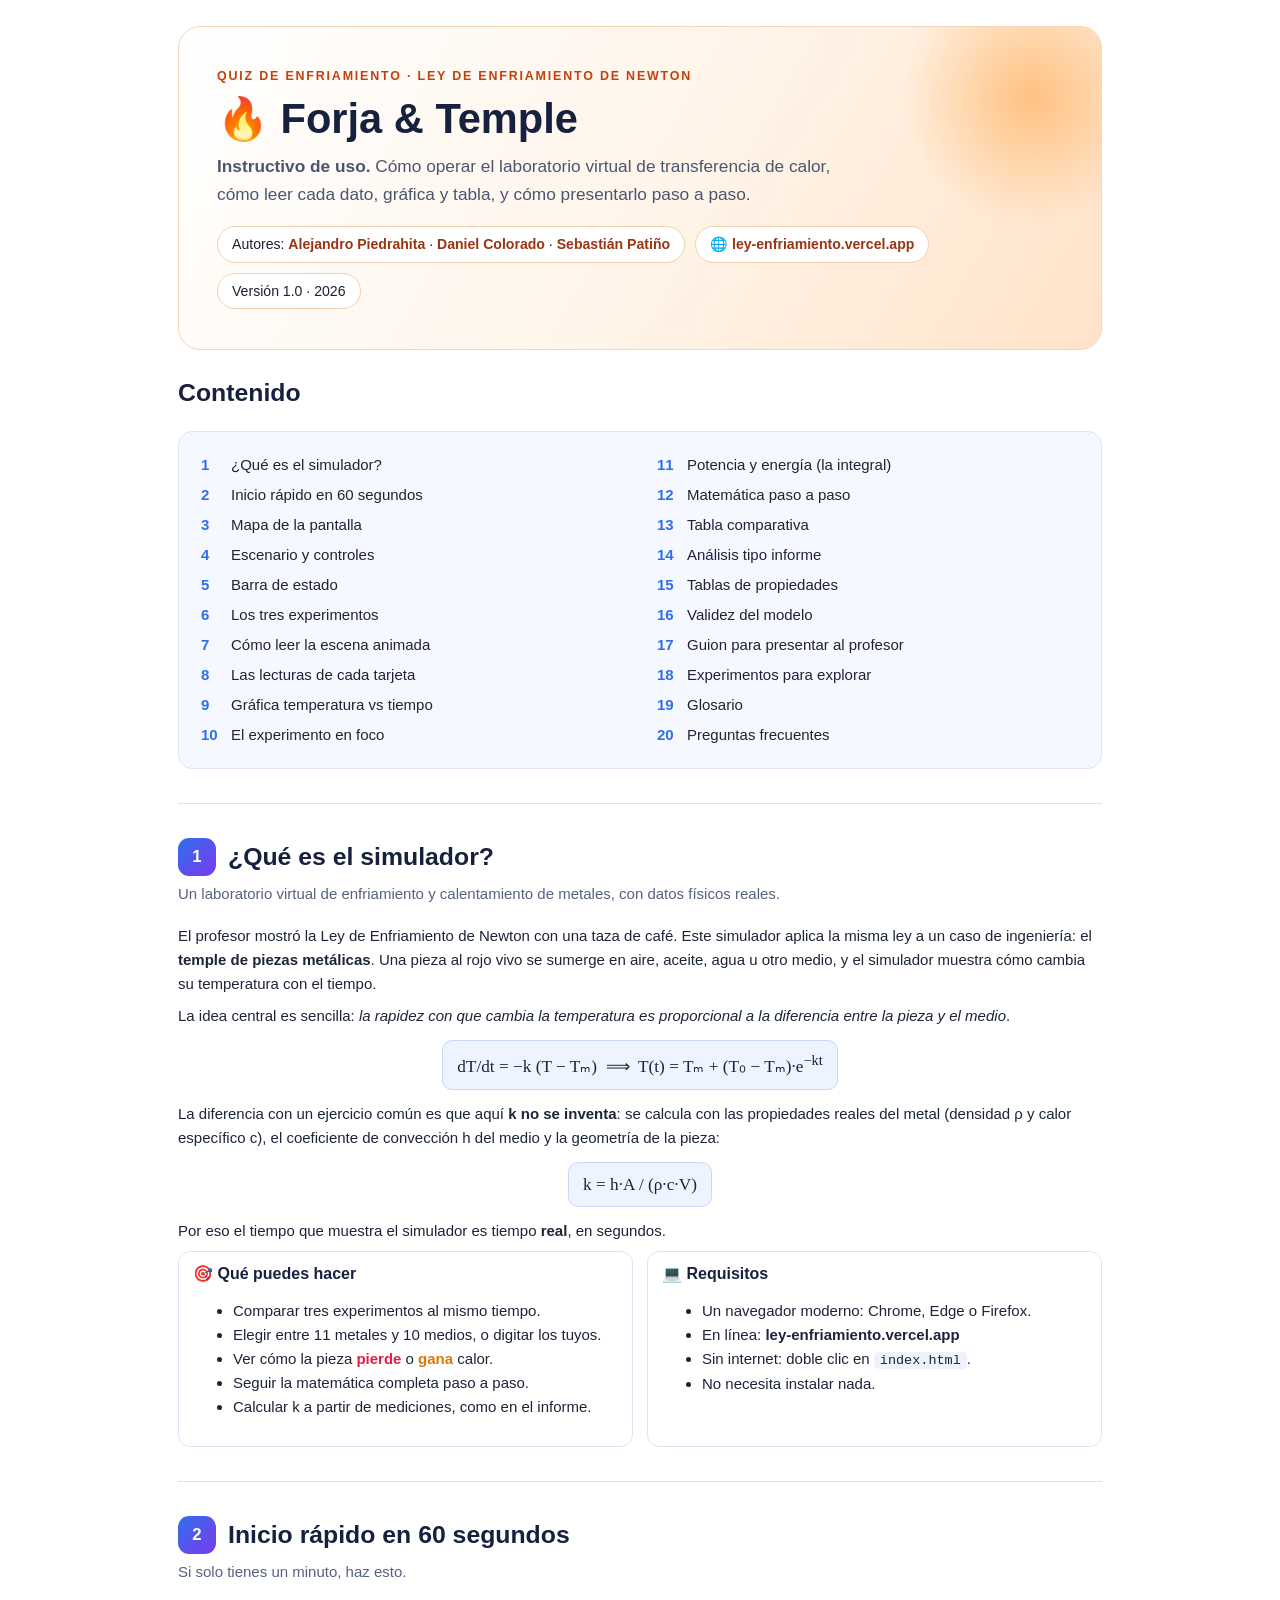
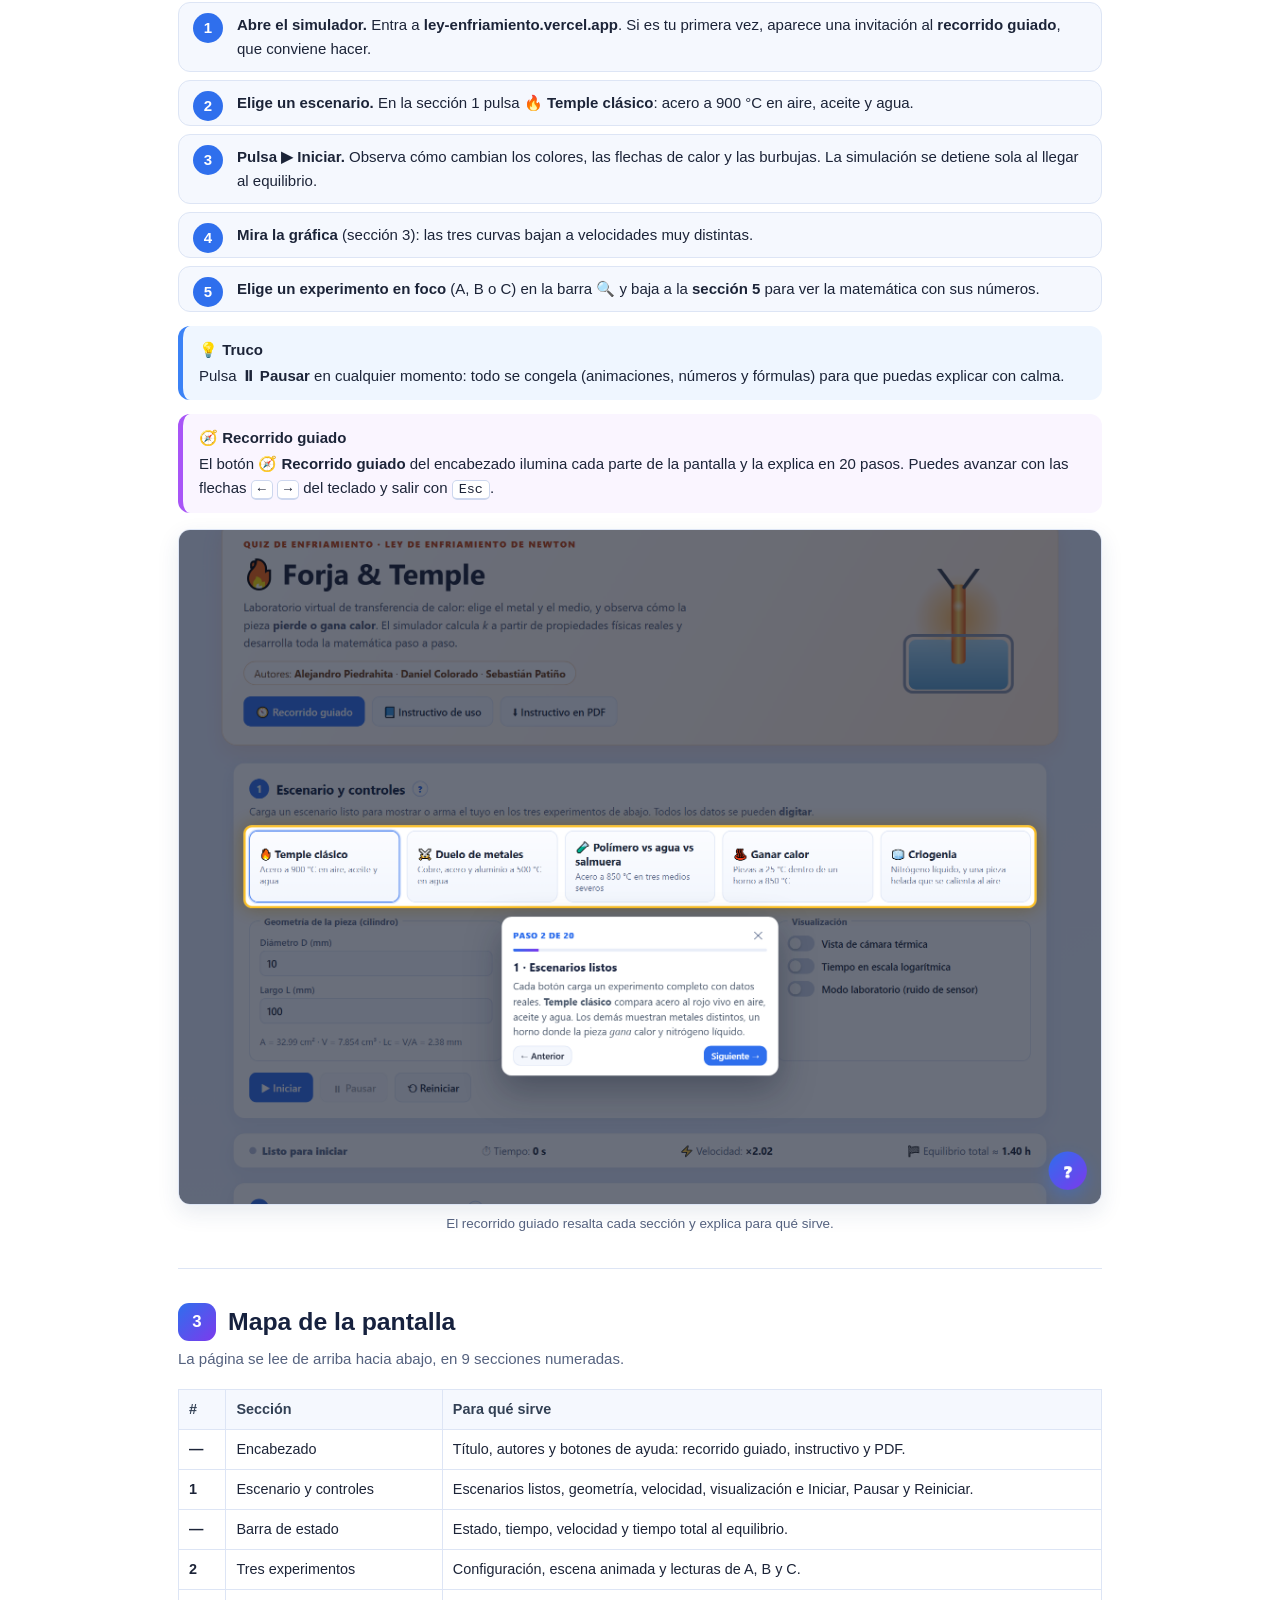
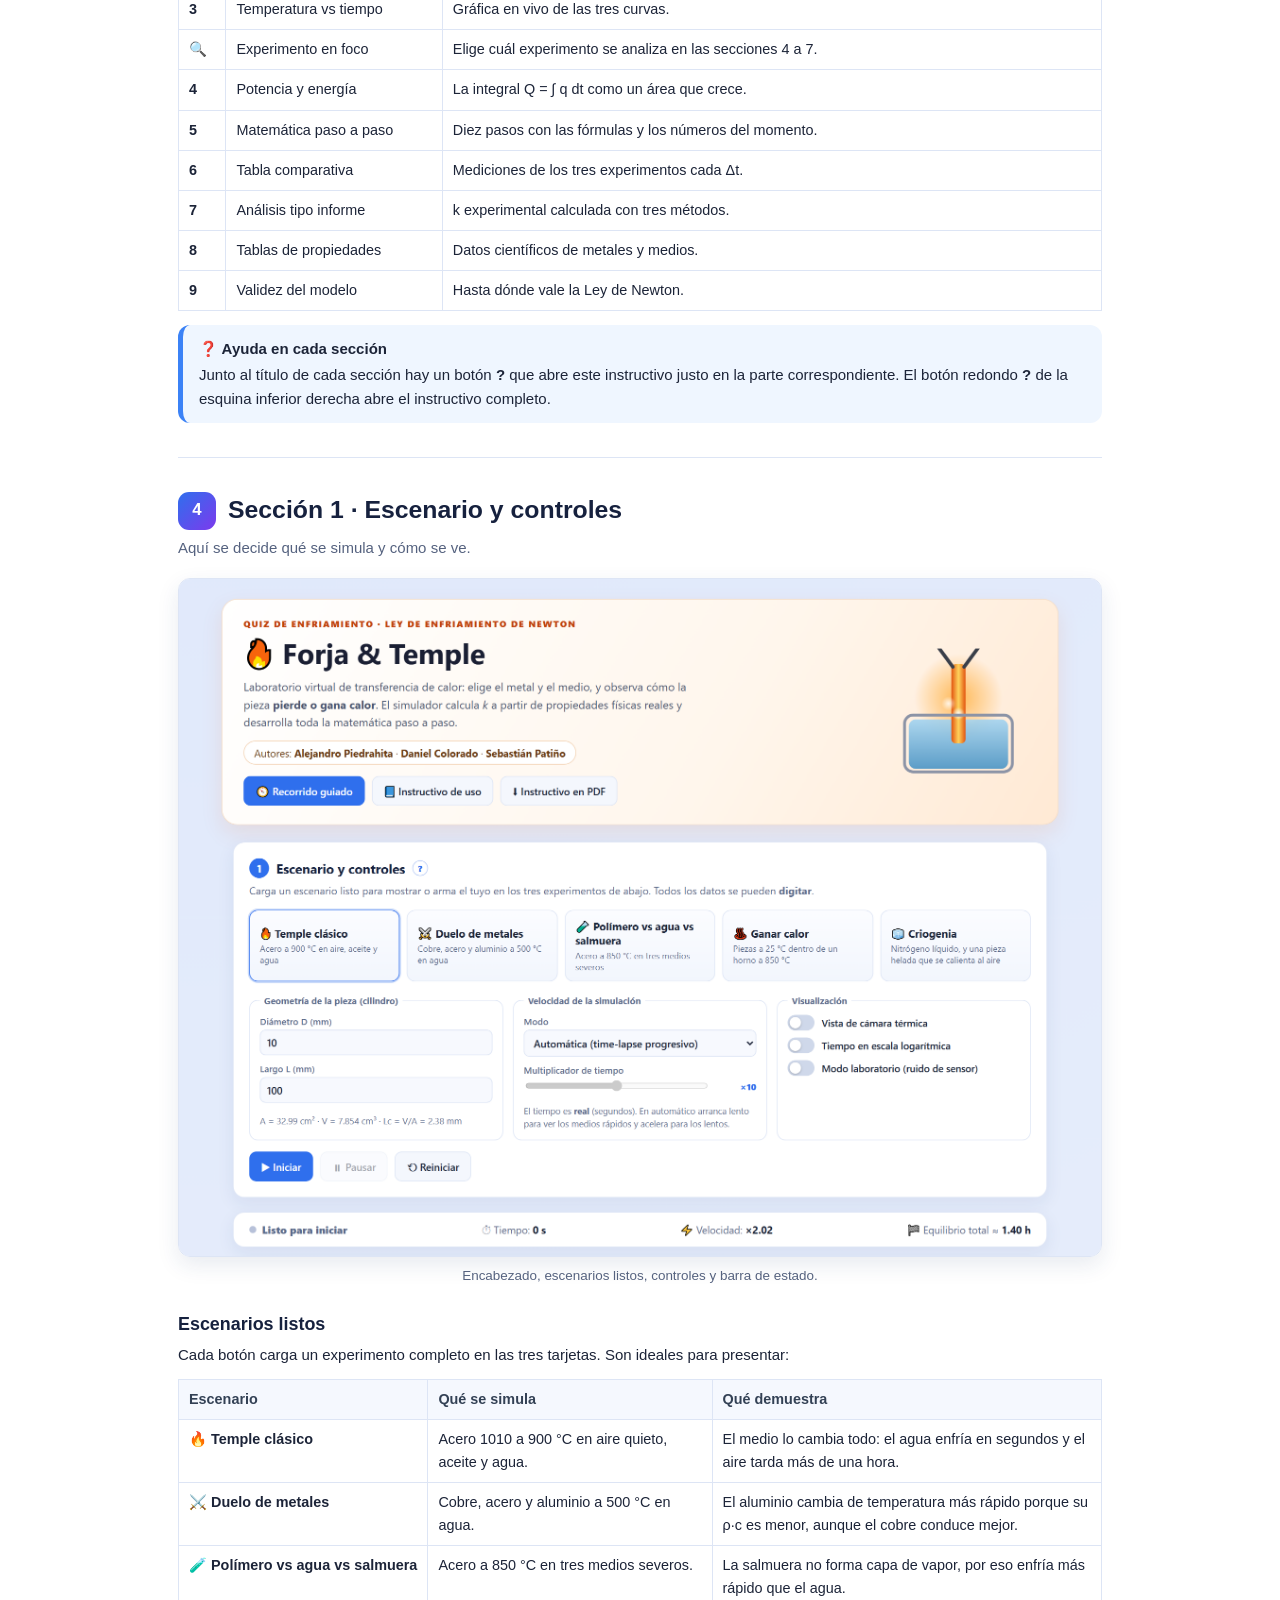
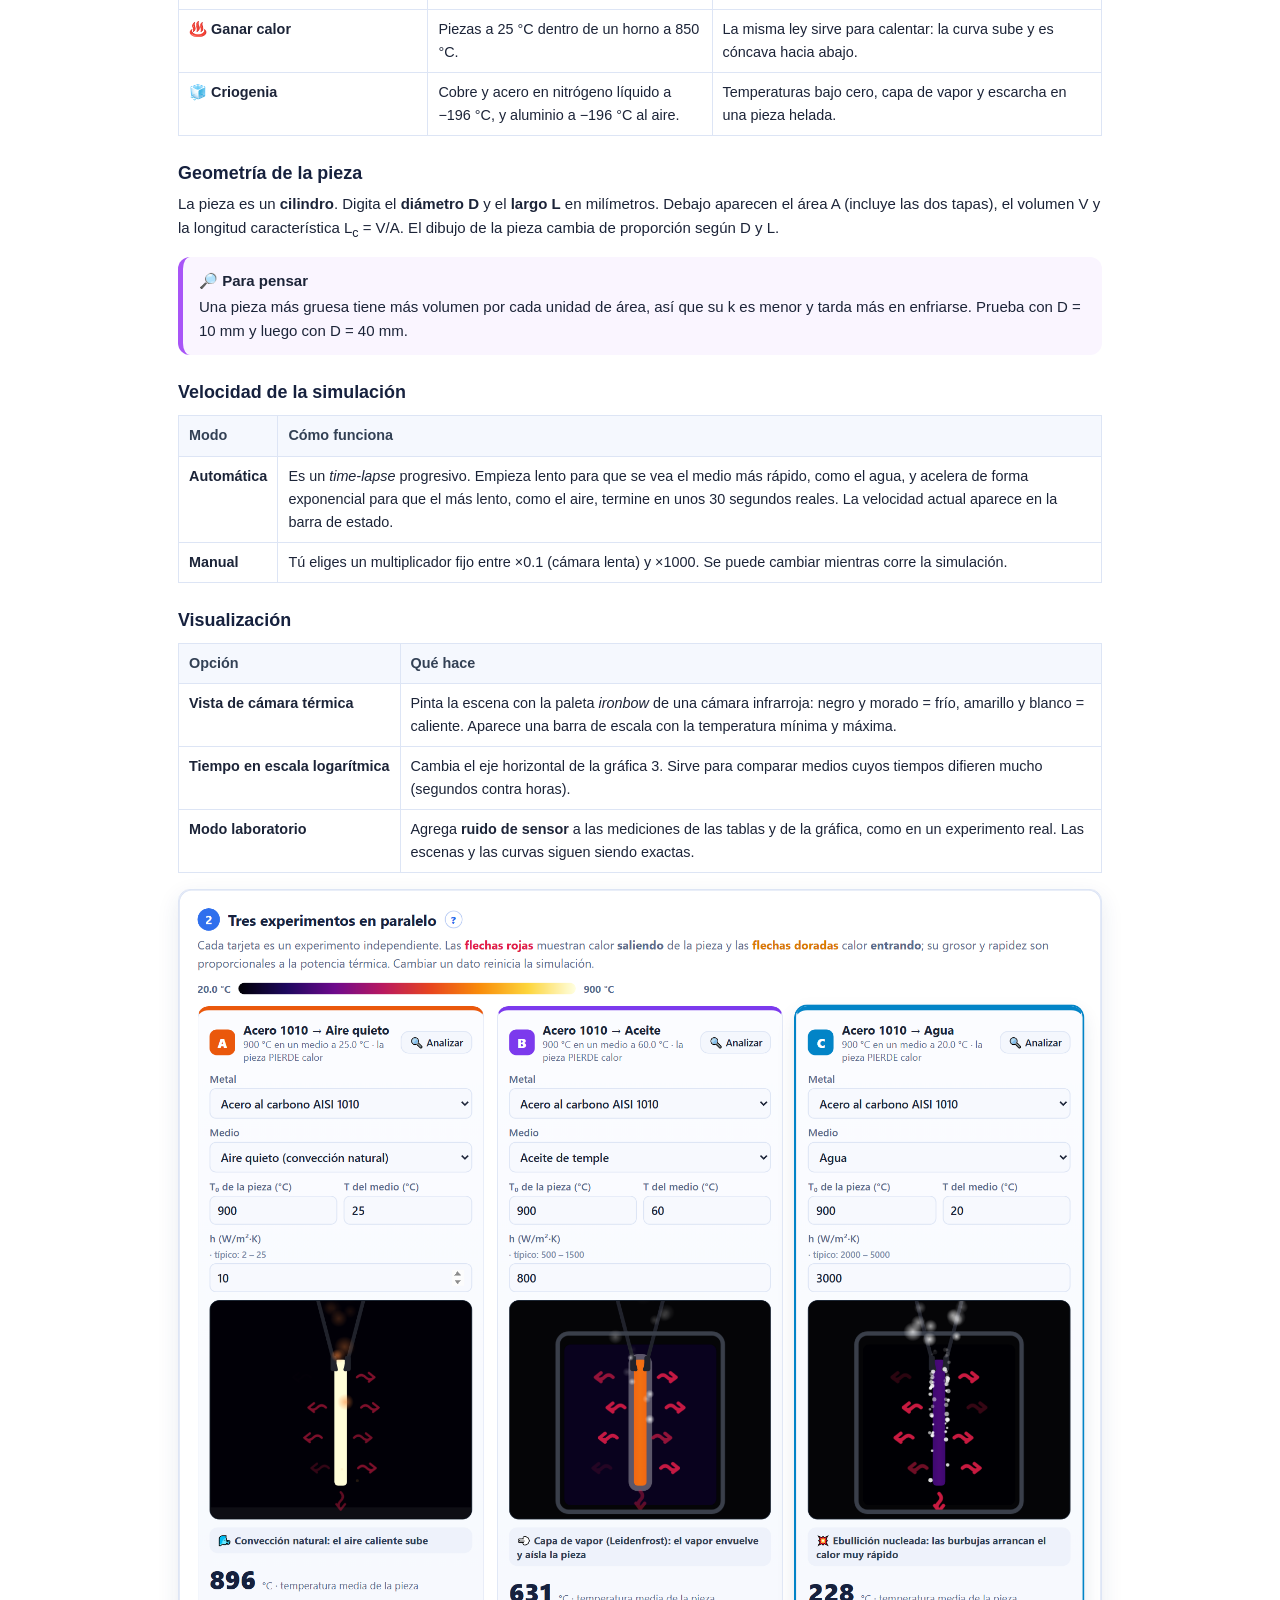
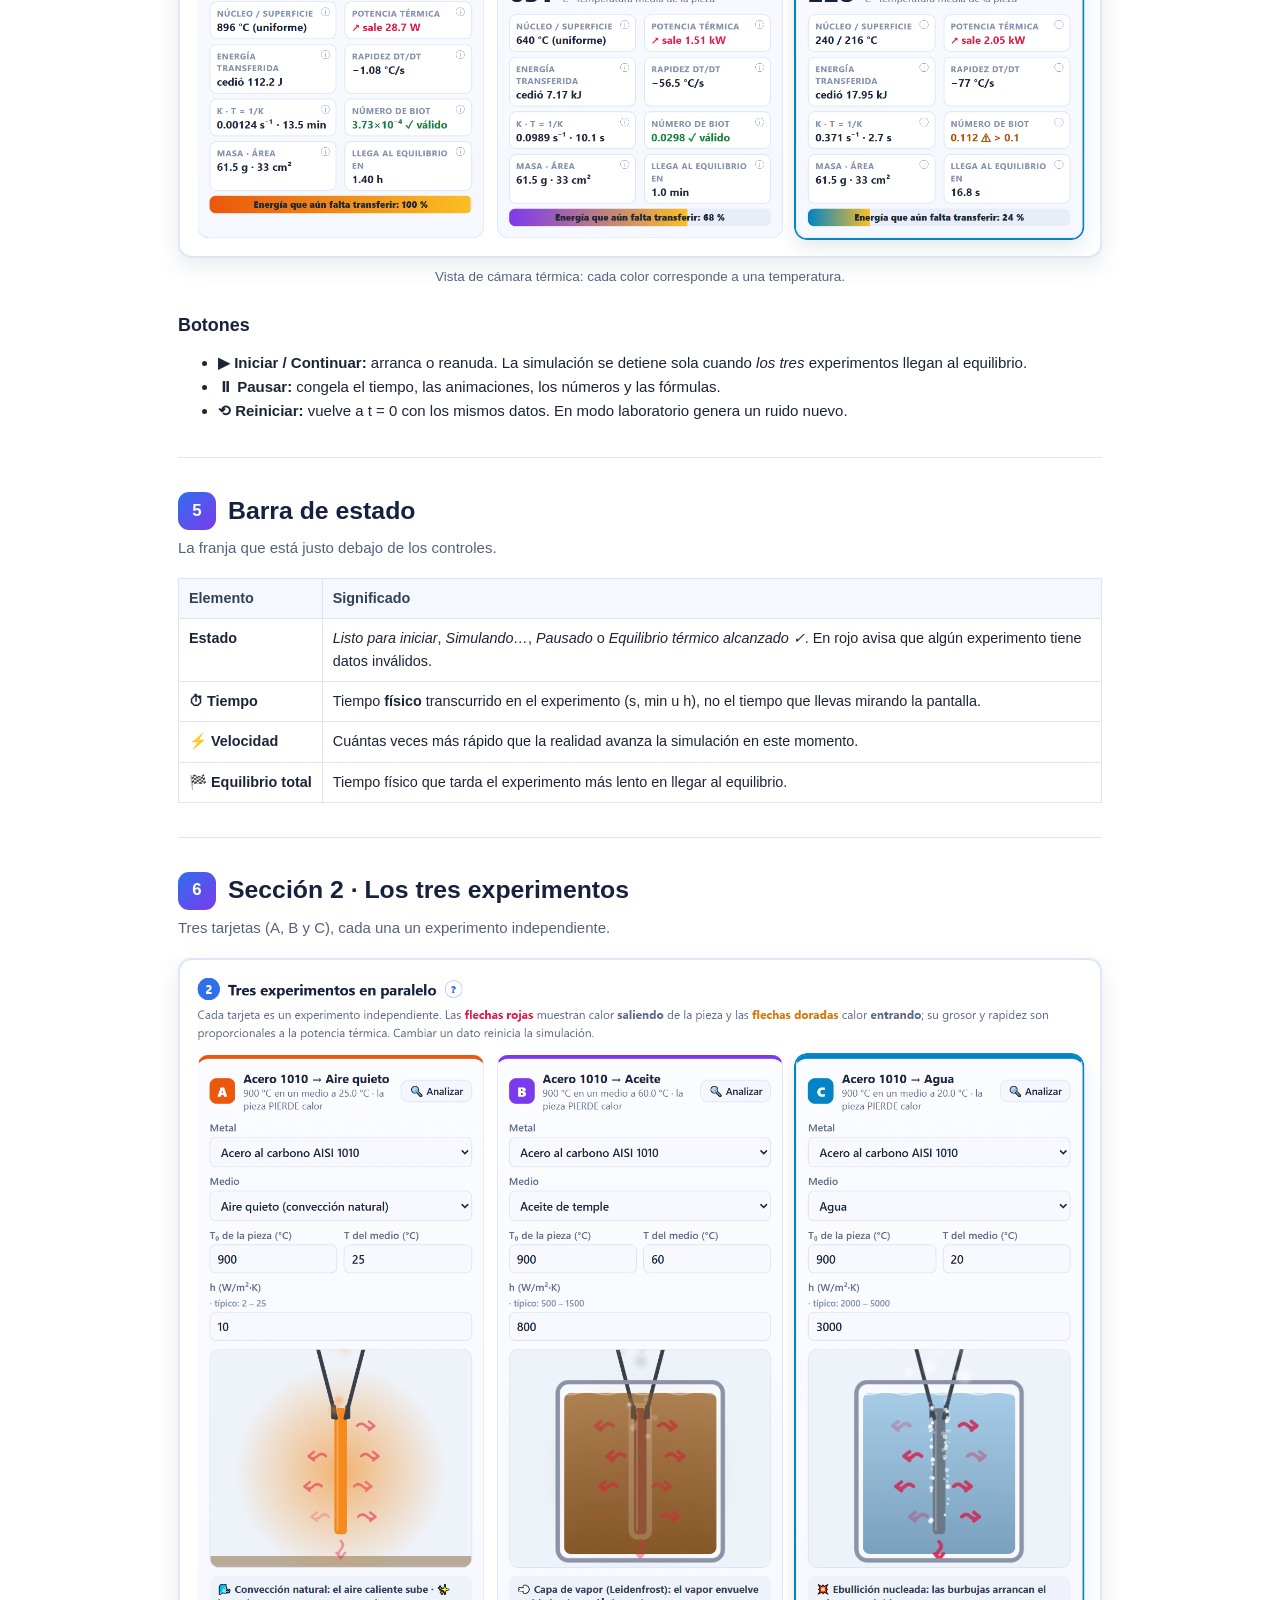
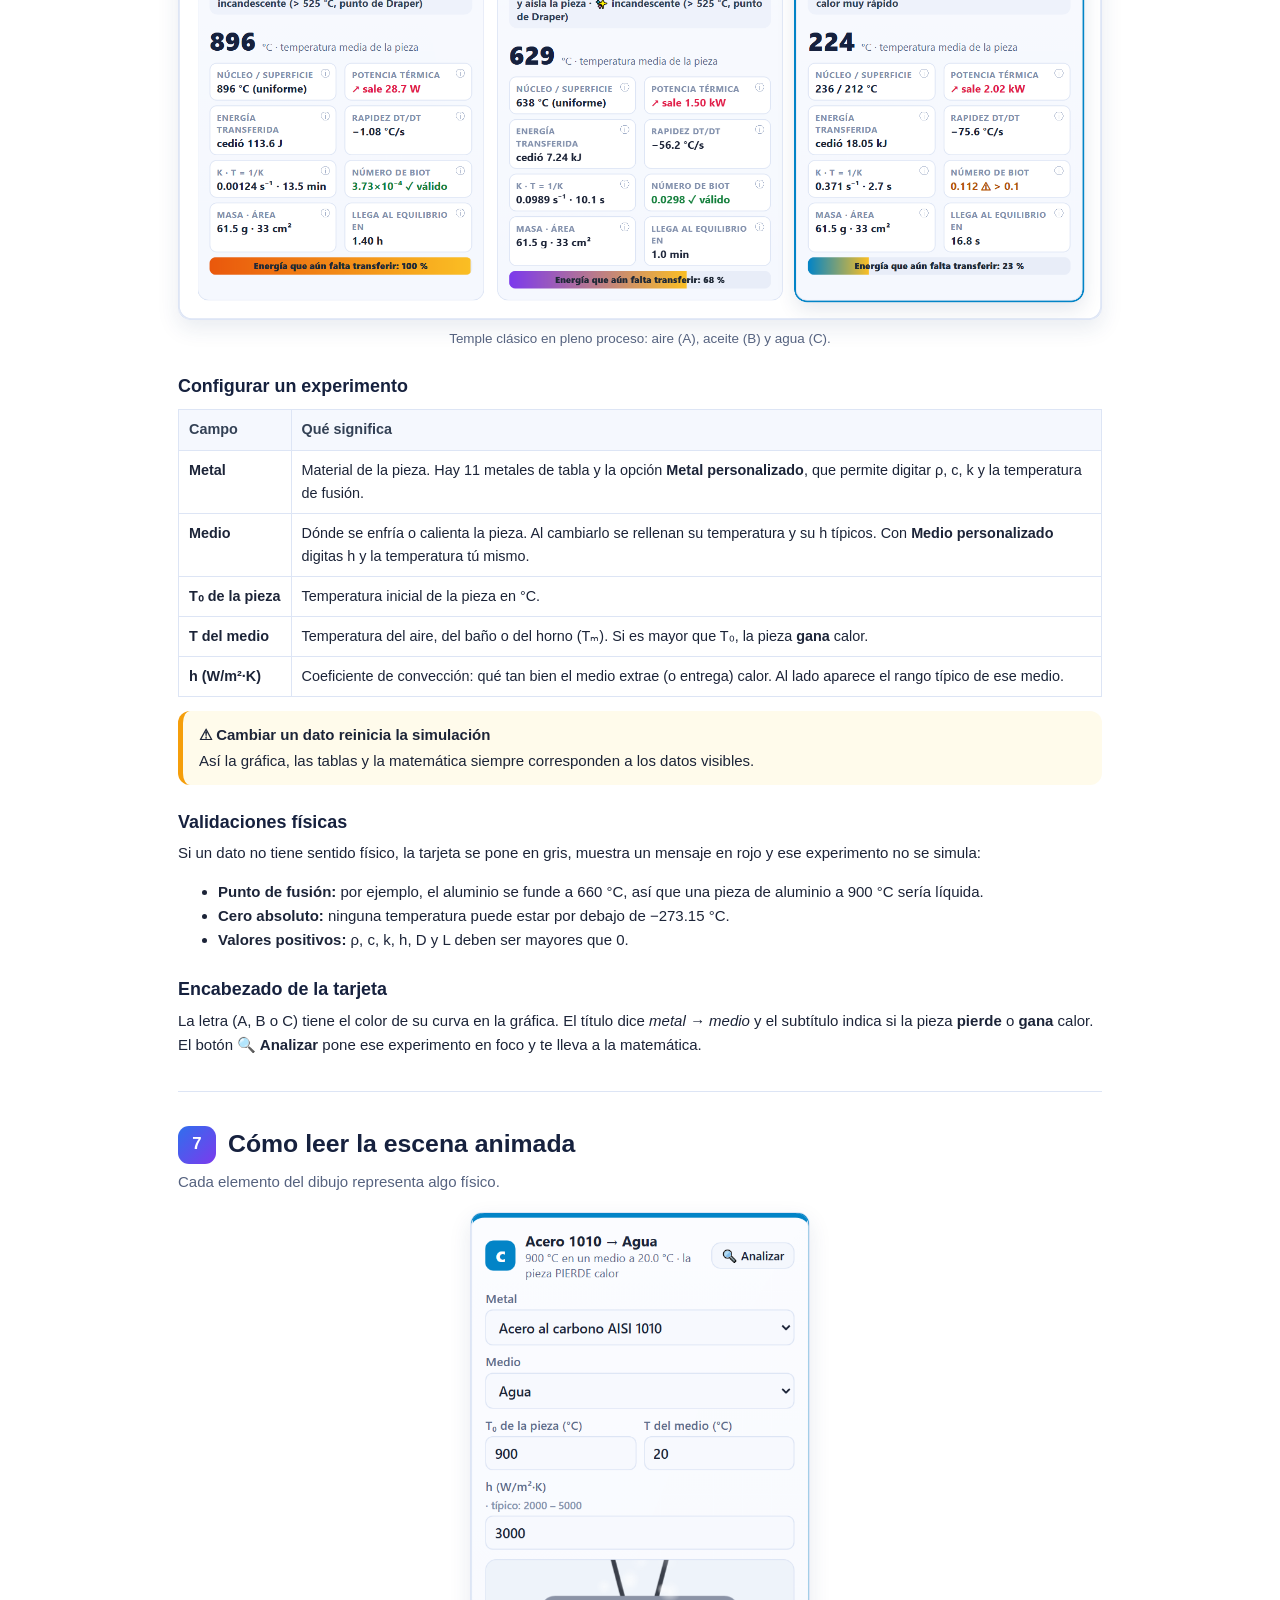
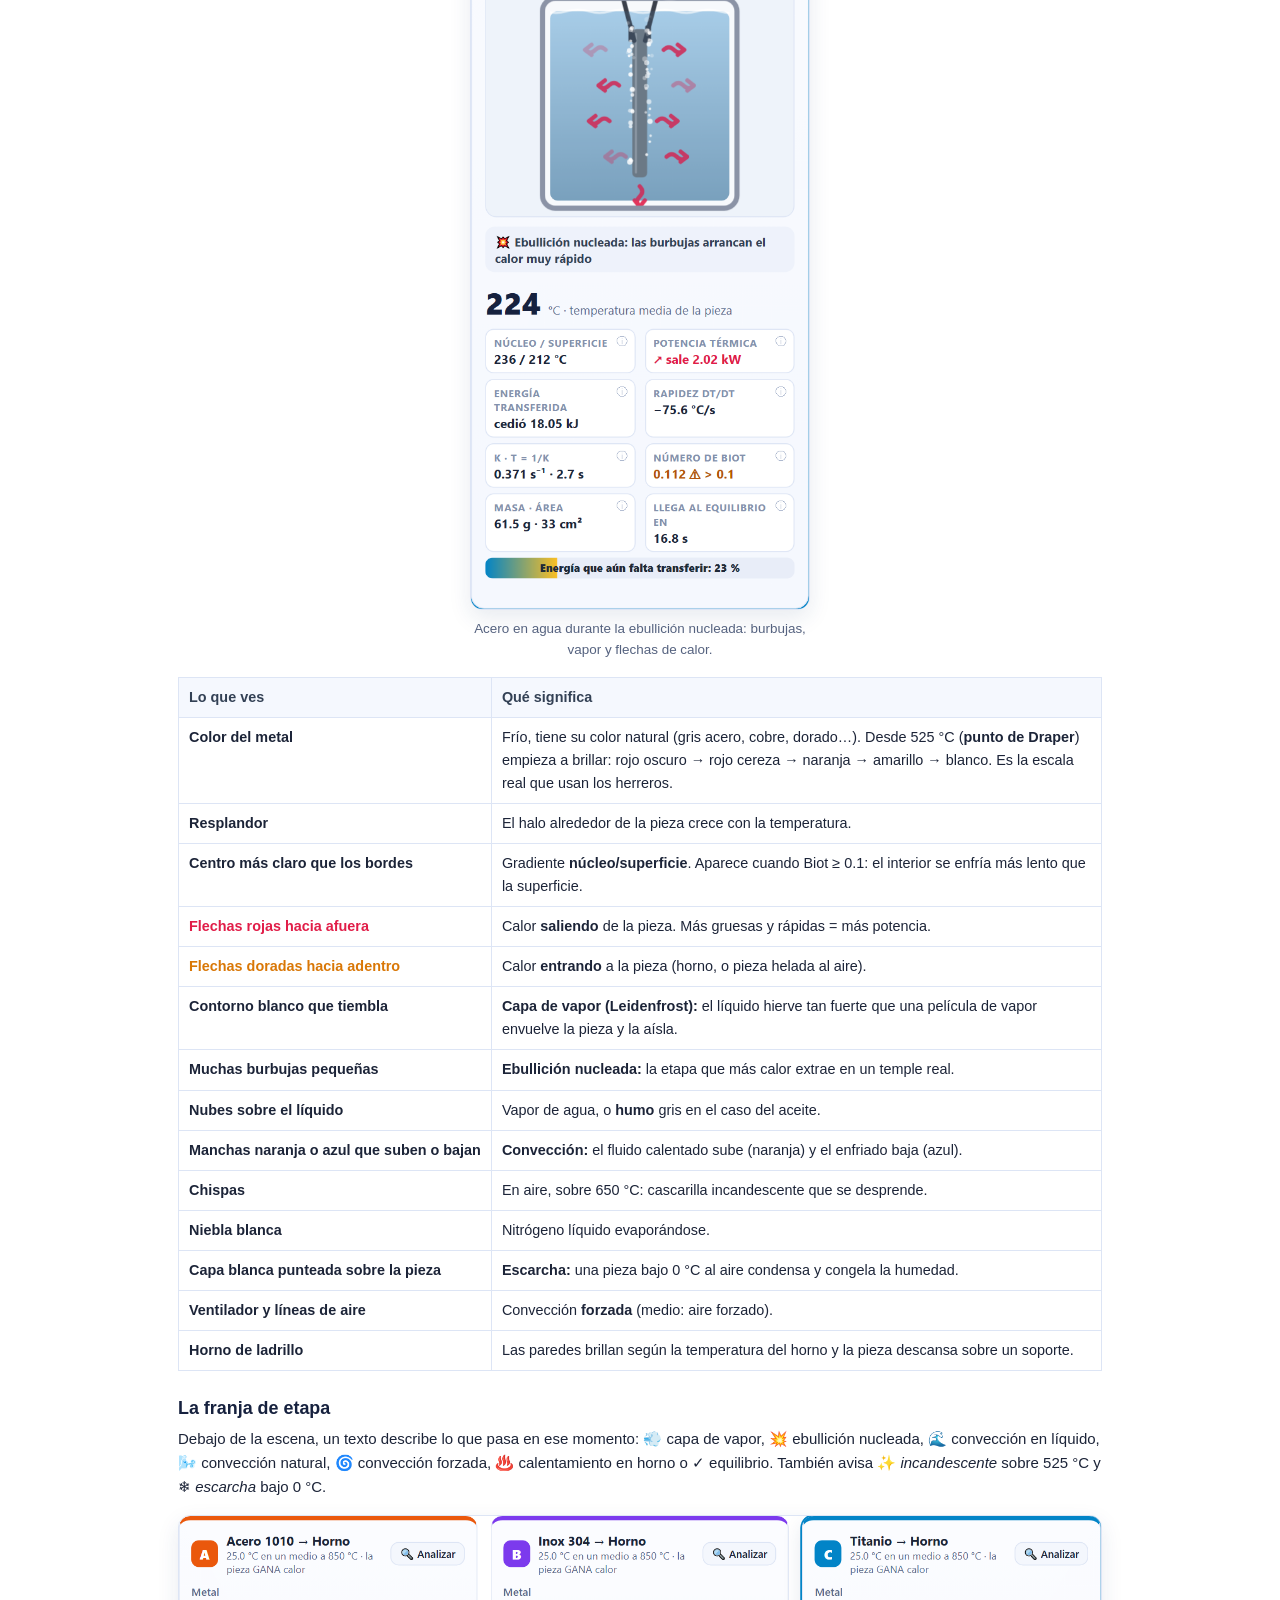
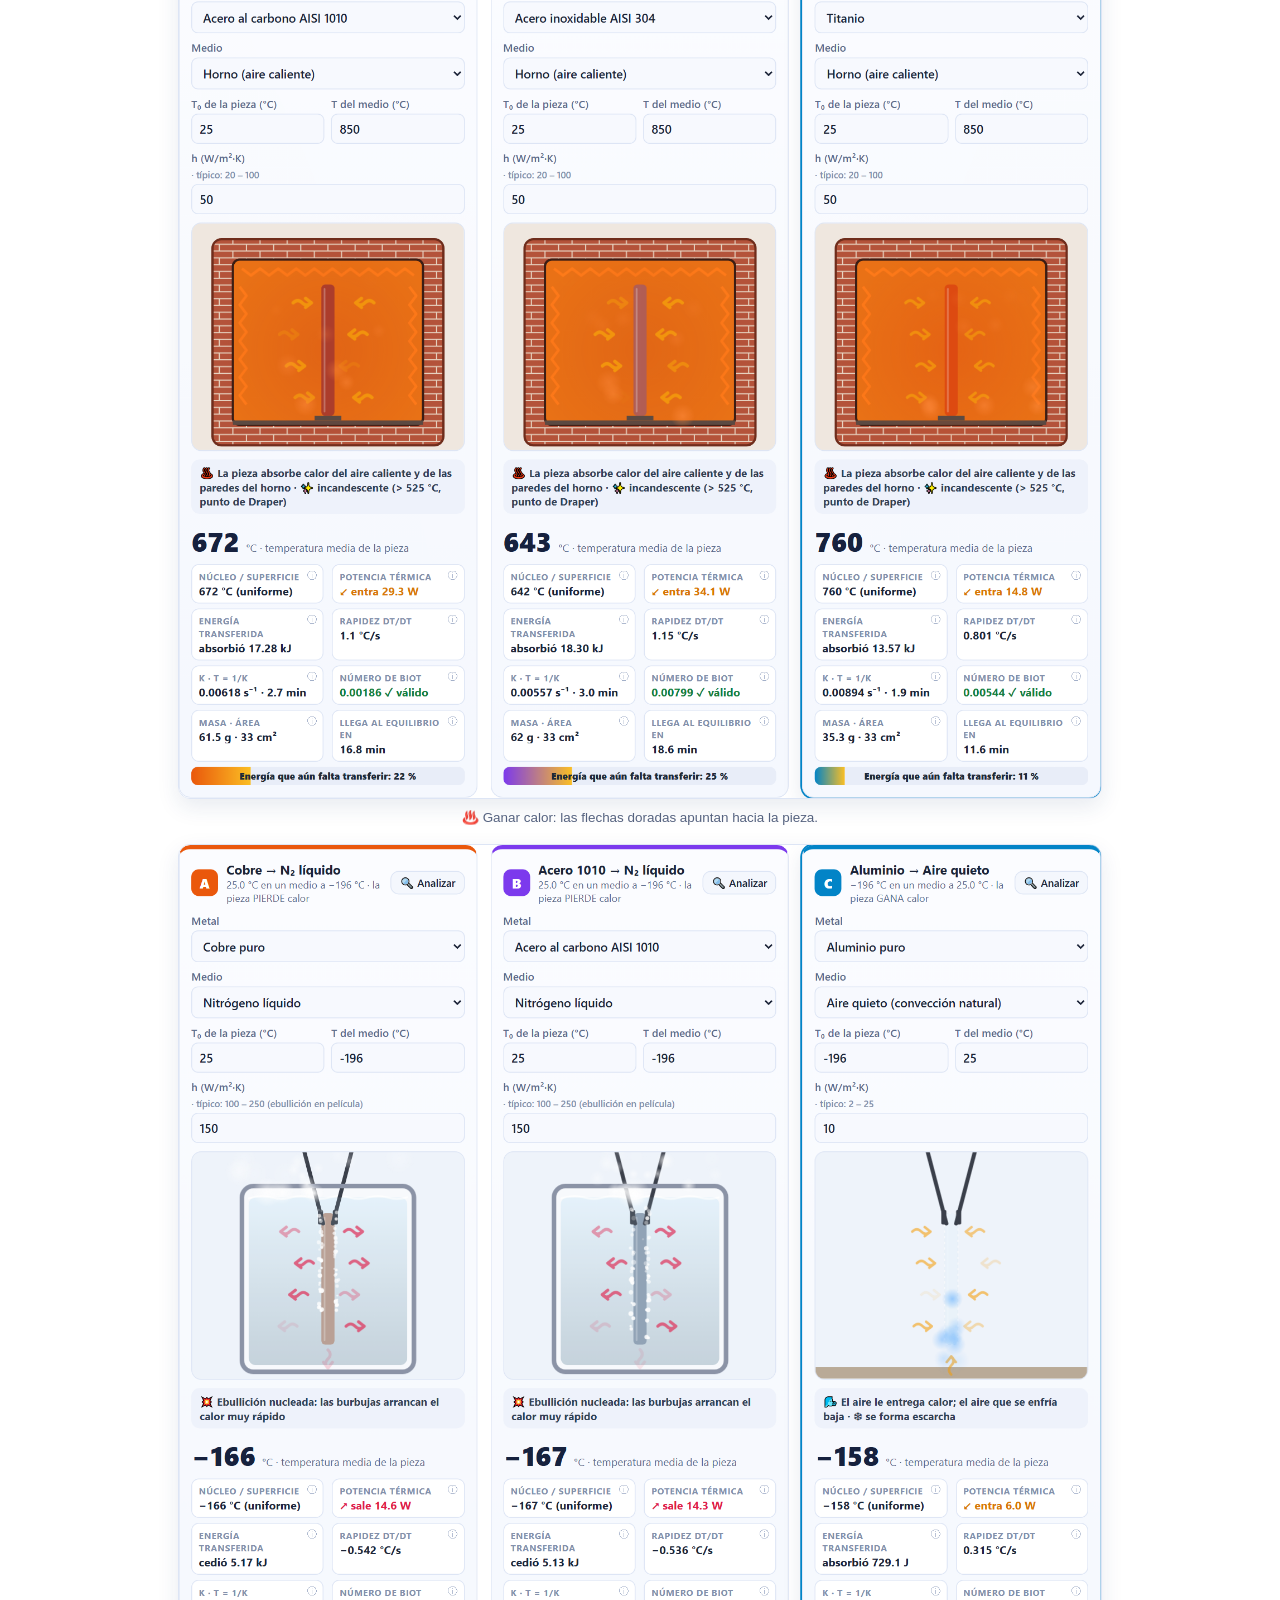
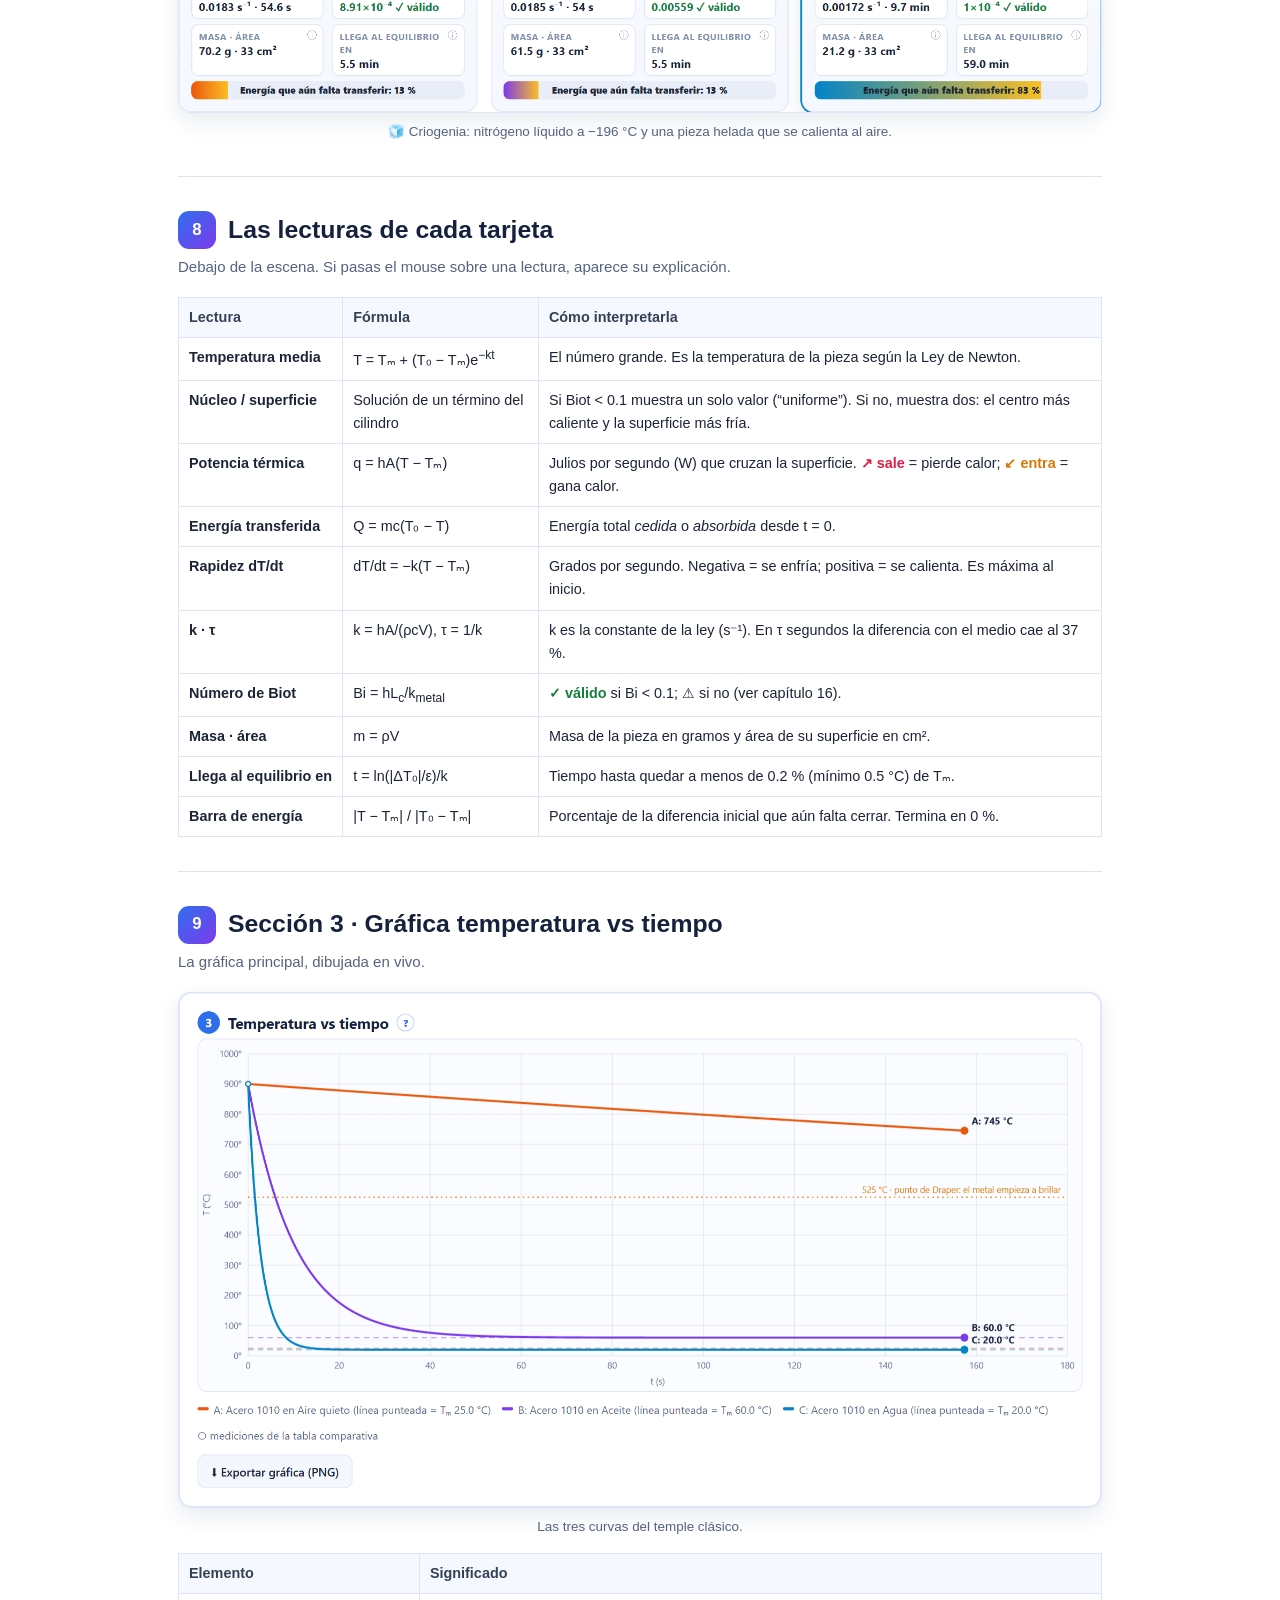
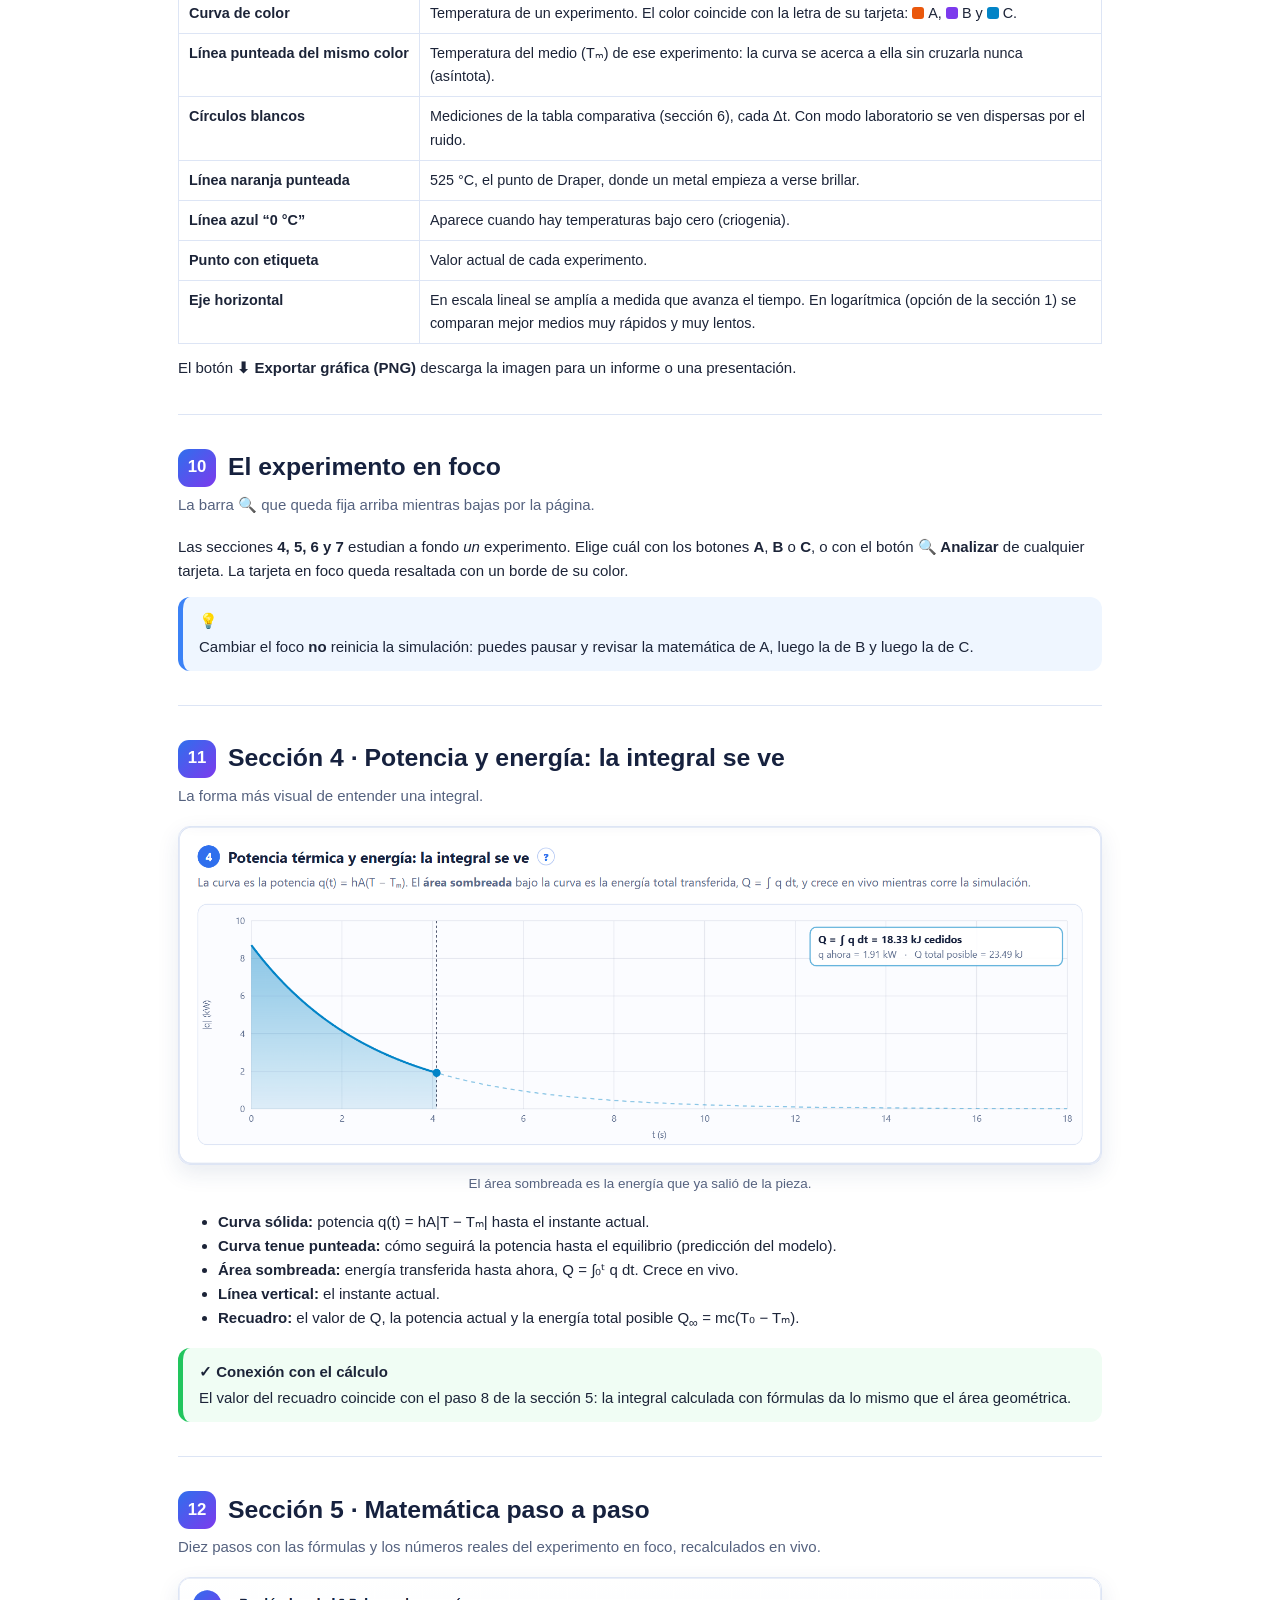
==== docs/instructivo.html @ c08688fc "Agregar instructivo: recorrido guiado, ayuda integrada, PDF y README El simulador tiene muchas secci" ====
<!DOCTYPE html>
<html lang="es">
<head>
<meta charset="UTF-8">
<meta name="viewport" content="width=device-width, initial-scale=1.0">
<title>Instructivo de uso — Forja & Temple · Quiz de Enfriamiento</title>
<style>
  :root{
    --text:#1c2438; --muted:#55627f; --accent:#2f6fed; --violet:#7c3aed; --orange:#ea580c;
    --border:#dde5f5; --soft:#f5f8fe; --out:#e11d48; --in:#d97706; --ok:#15803d;
  }
  *{ box-sizing:border-box; }
  html{ scroll-behavior:smooth; }
  body{
    margin:0; font-family:"Segoe UI", Roboto, -apple-system, sans-serif; color:var(--text);
    background:#fff; line-height:1.6; font-size:15px;
  }
  .wrap{ max-width: 980px; margin: 0 auto; padding: 0 28px 60px; }
  h1,h2,h3,h4{ color:#16213e; line-height:1.25; }
  h2{ font-size:1.55rem; margin: 0 0 6px; display:flex; align-items:center; gap:12px; }
  h2 .n{ display:inline-grid; place-items:center; width:38px; height:38px; border-radius:11px; color:#fff; font-size:1.05rem;
         background: linear-gradient(135deg, var(--accent), var(--violet)); flex-shrink:0; }
  h3{ font-size:1.12rem; margin: 26px 0 8px; }
  h4{ font-size:1rem; margin: 18px 0 6px; }
  p{ margin: 8px 0; }
  .sub{ color:var(--muted); margin: 0 0 18px; }
  section.chapter{ padding-top: 34px; border-top: 1px solid var(--border); margin-top: 34px; }
  a{ color: var(--accent); }
  code, kbd{ font-family: Consolas, "Cascadia Mono", monospace; font-size: .9em; background:#eef2fb; padding: 1px 6px; border-radius: 5px; }
  kbd{ border:1px solid #cdd7ee; border-bottom-width: 2px; background:#fff; }

  /* Portada */
  .cover{
    margin: 26px 0 0; padding: 40px 38px; border-radius: 22px; color:#1a1f33;
    background: linear-gradient(120deg, #ffffff 0%, #fff4e8 55%, #ffe3c9 100%);
    border:1px solid #f6d6b6; position:relative; overflow:hidden;
  }
  .cover::after{
    content:''; position:absolute; right:-60px; top:-60px; width:260px; height:260px; border-radius:50%;
    background: radial-gradient(circle, rgba(255,160,60,.55), rgba(255,160,60,0) 70%);
  }
  .cover .over{ font-size:.78rem; letter-spacing:1.8px; text-transform:uppercase; font-weight:800; color:#c2410c; margin:0; }
  .cover h1{ font-size:2.6rem; margin: 6px 0 4px; }
  .cover .lead{ font-size:1.08rem; color:#4b5570; max-width: 640px; }
  .cover .meta{ display:flex; flex-wrap:wrap; gap:10px; margin-top: 18px; position:relative; z-index:1; }
  .pill{ background:#fff; border:1px solid #f1cfae; border-radius:999px; padding:6px 14px; font-size:.88rem; }
  .pill strong{ color:#9a3412; }

  /* Índice */
  .toc{ columns: 2; column-gap: 34px; padding: 18px 22px; background: var(--soft); border:1px solid var(--border); border-radius: 14px; margin-top: 22px; }
  .toc a{ display:block; text-decoration:none; color:var(--text); padding: 3px 0; break-inside: avoid; }
  .toc a span{ color: var(--accent); font-weight:800; display:inline-block; width: 30px; }
  .toc a:hover{ color: var(--accent); }

  /* Bloques */
  .callout{ border-radius: 12px; padding: 12px 16px; margin: 14px 0; border-left: 5px solid; break-inside: avoid; }
  .tip{ background:#eff6ff; border-color:#3b82f6; }
  .warn{ background:#fffbeb; border-color:#f59e0b; }
  .good{ background:#f0fdf4; border-color:#22c55e; }
  .idea{ background:#faf5ff; border-color:#a855f7; }
  .callout strong:first-child{ display:block; margin-bottom: 2px; }

  figure{ margin: 16px 0; break-inside: avoid; }
  figure img{ width:100%; border-radius: 12px; border:1px solid var(--border); box-shadow: 0 8px 22px rgba(31,55,110,.10); display:block; }
  figure.half{ max-width: 340px; margin-left:auto; margin-right:auto; }
  figcaption{ font-size:.84rem; color:var(--muted); text-align:center; margin-top: 8px; }

  table{ width:100%; border-collapse: collapse; margin: 12px 0; font-size:.9rem; break-inside: auto; }
  th, td{ border:1px solid var(--border); padding: 8px 10px; text-align:left; vertical-align: top; }
  th{ background: var(--soft); color:#334155; }
  tr{ break-inside: avoid; }
  td:first-child{ font-weight:700; white-space: nowrap; }
  td.wrap-ok{ white-space: normal; }

  .steps{ counter-reset: s; list-style:none; padding:0; margin: 12px 0; }
  .steps > li{ counter-increment: s; position:relative; padding: 10px 14px 10px 58px; margin: 8px 0; background: var(--soft); border:1px solid var(--border); border-radius: 12px; break-inside: avoid; }
  .steps > li::before{ content: counter(s); position:absolute; left:14px; top:10px; width:30px; height:30px; border-radius:50%;
    background: var(--accent); color:#fff; font-weight:900; display:grid; place-items:center; }

  .grid2{ display:grid; grid-template-columns: 1fr 1fr; gap: 14px; }
  .card{ border:1px solid var(--border); border-radius: 12px; padding: 12px 14px; background:#fff; break-inside: avoid; }
  .card h4{ margin-top: 0; }
  .swatch{ display:inline-block; width: 12px; height: 12px; border-radius: 3px; vertical-align: -1px; margin-right: 4px; }
  .out{ color: var(--out); font-weight: 800; }
  .in{ color: var(--in); font-weight: 800; }
  .formula{ font-family: "Cambria Math", "Cambria", serif; font-size: 1.08rem; background:#eef4ff; border:1px solid #c7d8fb; border-radius: 10px; padding: 8px 14px; display:inline-block; margin: 4px 0; }

  .script{ border-left: 4px solid var(--orange); padding-left: 14px; }
  .time{ display:inline-block; font-weight:800; color:#fff; background: var(--orange); border-radius: 6px; padding: 0 8px; font-size:.8rem; margin-right: 6px; }

  .footer{ margin-top: 40px; padding-top: 18px; border-top:1px solid var(--border); color: var(--muted); font-size:.85rem; text-align:center; }

  @media (max-width: 720px){
    .toc{ columns: 1; }
    .grid2{ grid-template-columns: 1fr; }
    .cover h1{ font-size: 2rem; }
  }

  /* Impresión / PDF */
  @page{ size: A4; margin: 16mm 14mm; }
  @media print{
    body{ font-size: 11pt; }
    .wrap{ max-width: none; padding: 0; }
    .cover{ margin-top: 0; min-height: 250mm; display:flex; flex-direction:column; justify-content:center; }
    section.chapter{ break-before: page; border-top: none; margin-top: 0; padding-top: 0; }
    .toc-page{ break-before: page; }
    a{ color: inherit; text-decoration: none; }
    .no-print{ display:none !important; }
    figure img{ box-shadow: none; }
    figure.half{ max-width: 66mm; }
  }
</style>
</head>
<body>
<div class="wrap">

  <!-- PORTADA -->
  <header class="cover" id="portada">
    <p class="over">Quiz de Enfriamiento · Ley de Enfriamiento de Newton</p>
    <h1>🔥 Forja &amp; Temple</h1>
    <p class="lead"><strong>Instructivo de uso.</strong> Cómo operar el laboratorio virtual de transferencia de calor, cómo leer cada dato, gráfica y tabla, y cómo presentarlo paso a paso.</p>
    <div class="meta">
      <span class="pill">Autores: <strong>Alejandro Piedrahita</strong> · <strong>Daniel Colorado</strong> · <strong>Sebastián Patiño</strong></span>
      <span class="pill">🌐 <strong>ley-enfriamiento.vercel.app</strong></span>
      <span class="pill">Versión 1.0 · 2026</span>
    </div>
  </header>

  <!-- ÍNDICE -->
  <nav class="toc-page">
    <h2 style="margin-top:28px">Contenido</h2>
    <div class="toc">
      <a href="#que-es"><span>1</span>¿Qué es el simulador?</a>
      <a href="#inicio-rapido"><span>2</span>Inicio rápido en 60 segundos</a>
      <a href="#mapa"><span>3</span>Mapa de la pantalla</a>
      <a href="#controles"><span>4</span>Escenario y controles</a>
      <a href="#estado"><span>5</span>Barra de estado</a>
      <a href="#experimentos"><span>6</span>Los tres experimentos</a>
      <a href="#escena"><span>7</span>Cómo leer la escena animada</a>
      <a href="#lecturas"><span>8</span>Las lecturas de cada tarjeta</a>
      <a href="#grafica"><span>9</span>Gráfica temperatura vs tiempo</a>
      <a href="#foco"><span>10</span>El experimento en foco</a>
      <a href="#potencia"><span>11</span>Potencia y energía (la integral)</a>
      <a href="#matematica"><span>12</span>Matemática paso a paso</a>
      <a href="#comparativa"><span>13</span>Tabla comparativa</a>
      <a href="#analisis"><span>14</span>Análisis tipo informe</a>
      <a href="#propiedades"><span>15</span>Tablas de propiedades</a>
      <a href="#validez"><span>16</span>Validez del modelo</a>
      <a href="#guion"><span>17</span>Guion para presentar al profesor</a>
      <a href="#retos"><span>18</span>Experimentos para explorar</a>
      <a href="#glosario"><span>19</span>Glosario</a>
      <a href="#faq"><span>20</span>Preguntas frecuentes</a>
    </div>
  </nav>

  <!-- 1 -->
  <section class="chapter" id="que-es">
    <h2><span class="n">1</span>¿Qué es el simulador?</h2>
    <p class="sub">Un laboratorio virtual de enfriamiento y calentamiento de metales, con datos físicos reales.</p>
    <p>El profesor mostró la Ley de Enfriamiento de Newton con una taza de café. Este simulador aplica la misma ley a un caso de ingeniería: el <strong>temple de piezas metálicas</strong>. Una pieza al rojo vivo se sumerge en aire, aceite, agua u otro medio, y el simulador muestra cómo cambia su temperatura con el tiempo.</p>
    <p>La idea central es sencilla: <em>la rapidez con que cambia la temperatura es proporcional a la diferencia entre la pieza y el medio</em>.</p>
    <p style="text-align:center"><span class="formula">dT/dt = −k (T − Tₘ) &nbsp;⟹&nbsp; T(t) = Tₘ + (T₀ − Tₘ)·e<sup>−kt</sup></span></p>
    <p>La diferencia con un ejercicio común es que aquí <strong>k no se inventa</strong>: se calcula con las propiedades reales del metal (densidad ρ y calor específico c), el coeficiente de convección h del medio y la geometría de la pieza:</p>
    <p style="text-align:center"><span class="formula">k = h·A / (ρ·c·V)</span></p>
    <p>Por eso el tiempo que muestra el simulador es tiempo <strong>real</strong>, en segundos.</p>
    <div class="grid2">
      <div class="card"><h4>🎯 Qué puedes hacer</h4>
        <ul>
          <li>Comparar tres experimentos al mismo tiempo.</li>
          <li>Elegir entre 11 metales y 10 medios, o digitar los tuyos.</li>
          <li>Ver cómo la pieza <span class="out">pierde</span> o <span class="in">gana</span> calor.</li>
          <li>Seguir la matemática completa paso a paso.</li>
          <li>Calcular k a partir de mediciones, como en el informe.</li>
        </ul>
      </div>
      <div class="card"><h4>💻 Requisitos</h4>
        <ul>
          <li>Un navegador moderno: Chrome, Edge o Firefox.</li>
          <li>En línea: <strong>ley-enfriamiento.vercel.app</strong></li>
          <li>Sin internet: doble clic en <code>index.html</code>.</li>
          <li>No necesita instalar nada.</li>
        </ul>
      </div>
    </div>
  </section>

  <!-- 2 -->
  <section class="chapter" id="inicio-rapido">
    <h2><span class="n">2</span>Inicio rápido en 60 segundos</h2>
    <p class="sub">Si solo tienes un minuto, haz esto.</p>
    <ol class="steps">
      <li><strong>Abre el simulador.</strong> Entra a <strong>ley-enfriamiento.vercel.app</strong>. Si es tu primera vez, aparece una invitación al <strong>recorrido guiado</strong>, que conviene hacer.</li>
      <li><strong>Elige un escenario.</strong> En la sección 1 pulsa <strong>🔥 Temple clásico</strong>: acero a 900 °C en aire, aceite y agua.</li>
      <li><strong>Pulsa ▶ Iniciar.</strong> Observa cómo cambian los colores, las flechas de calor y las burbujas. La simulación se detiene sola al llegar al equilibrio.</li>
      <li><strong>Mira la gráfica</strong> (sección 3): las tres curvas bajan a velocidades muy distintas.</li>
      <li><strong>Elige un experimento en foco</strong> (A, B o C) en la barra 🔍 y baja a la <strong>sección 5</strong> para ver la matemática con sus números.</li>
    </ol>
    <div class="callout tip"><strong>💡 Truco</strong>Pulsa <strong>⏸ Pausar</strong> en cualquier momento: todo se congela (animaciones, números y fórmulas) para que puedas explicar con calma.</div>
    <div class="callout idea"><strong>🧭 Recorrido guiado</strong>El botón <strong>🧭 Recorrido guiado</strong> del encabezado ilumina cada parte de la pantalla y la explica en 20 pasos. Puedes avanzar con las flechas <kbd>←</kbd> <kbd>→</kbd> del teclado y salir con <kbd>Esc</kbd>.</div>
    <figure><img src="img/11-recorrido.png" alt="Recorrido guiado resaltando una sección"><figcaption>El recorrido guiado resalta cada sección y explica para qué sirve.</figcaption></figure>
  </section>

  <!-- 3 -->
  <section class="chapter" id="mapa">
    <h2><span class="n">3</span>Mapa de la pantalla</h2>
    <p class="sub">La página se lee de arriba hacia abajo, en 9 secciones numeradas.</p>
    <table>
      <tr><th>#</th><th>Sección</th><th>Para qué sirve</th></tr>
      <tr><td>—</td><td class="wrap-ok">Encabezado</td><td class="wrap-ok">Título, autores y botones de ayuda: recorrido guiado, instructivo y PDF.</td></tr>
      <tr><td>1</td><td class="wrap-ok">Escenario y controles</td><td class="wrap-ok">Escenarios listos, geometría, velocidad, visualización e Iniciar, Pausar y Reiniciar.</td></tr>
      <tr><td>—</td><td class="wrap-ok">Barra de estado</td><td class="wrap-ok">Estado, tiempo, velocidad y tiempo total al equilibrio.</td></tr>
      <tr><td>2</td><td class="wrap-ok">Tres experimentos</td><td class="wrap-ok">Configuración, escena animada y lecturas de A, B y C.</td></tr>
      <tr><td>3</td><td class="wrap-ok">Temperatura vs tiempo</td><td class="wrap-ok">Gráfica en vivo de las tres curvas.</td></tr>
      <tr><td>🔍</td><td class="wrap-ok">Experimento en foco</td><td class="wrap-ok">Elige cuál experimento se analiza en las secciones 4 a 7.</td></tr>
      <tr><td>4</td><td class="wrap-ok">Potencia y energía</td><td class="wrap-ok">La integral Q = ∫ q dt como un área que crece.</td></tr>
      <tr><td>5</td><td class="wrap-ok">Matemática paso a paso</td><td class="wrap-ok">Diez pasos con las fórmulas y los números del momento.</td></tr>
      <tr><td>6</td><td class="wrap-ok">Tabla comparativa</td><td class="wrap-ok">Mediciones de los tres experimentos cada Δt.</td></tr>
      <tr><td>7</td><td class="wrap-ok">Análisis tipo informe</td><td class="wrap-ok">k experimental calculada con tres métodos.</td></tr>
      <tr><td>8</td><td class="wrap-ok">Tablas de propiedades</td><td class="wrap-ok">Datos científicos de metales y medios.</td></tr>
      <tr><td>9</td><td class="wrap-ok">Validez del modelo</td><td class="wrap-ok">Hasta dónde vale la Ley de Newton.</td></tr>
    </table>
    <div class="callout tip"><strong>❓ Ayuda en cada sección</strong>Junto al título de cada sección hay un botón <strong>?</strong> que abre este instructivo justo en la parte correspondiente. El botón redondo <strong>?</strong> de la esquina inferior derecha abre el instructivo completo.</div>
  </section>

  <!-- 4 -->
  <section class="chapter" id="controles">
    <h2><span class="n">4</span>Sección 1 · Escenario y controles</h2>
    <p class="sub">Aquí se decide qué se simula y cómo se ve.</p>
    <figure><img src="img/01-inicio.png" alt="Encabezado y panel de controles"><figcaption>Encabezado, escenarios listos, controles y barra de estado.</figcaption></figure>

    <h3>Escenarios listos</h3>
    <p>Cada botón carga un experimento completo en las tres tarjetas. Son ideales para presentar:</p>
    <table>
      <tr><th>Escenario</th><th>Qué se simula</th><th>Qué demuestra</th></tr>
      <tr><td>🔥 Temple clásico</td><td class="wrap-ok">Acero 1010 a 900 °C en aire quieto, aceite y agua.</td><td class="wrap-ok">El medio lo cambia todo: el agua enfría en segundos y el aire tarda más de una hora.</td></tr>
      <tr><td>⚔️ Duelo de metales</td><td class="wrap-ok">Cobre, acero y aluminio a 500 °C en agua.</td><td class="wrap-ok">El aluminio cambia de temperatura más rápido porque su ρ·c es menor, aunque el cobre conduce mejor.</td></tr>
      <tr><td>🧪 Polímero vs agua vs salmuera</td><td class="wrap-ok">Acero a 850 °C en tres medios severos.</td><td class="wrap-ok">La salmuera no forma capa de vapor, por eso enfría más rápido que el agua.</td></tr>
      <tr><td>♨️ Ganar calor</td><td class="wrap-ok">Piezas a 25 °C dentro de un horno a 850 °C.</td><td class="wrap-ok">La misma ley sirve para calentar: la curva sube y es cóncava hacia abajo.</td></tr>
      <tr><td>🧊 Criogenia</td><td class="wrap-ok">Cobre y acero en nitrógeno líquido a −196 °C, y aluminio a −196 °C al aire.</td><td class="wrap-ok">Temperaturas bajo cero, capa de vapor y escarcha en una pieza helada.</td></tr>
    </table>

    <h3>Geometría de la pieza</h3>
    <p>La pieza es un <strong>cilindro</strong>. Digita el <strong>diámetro D</strong> y el <strong>largo L</strong> en milímetros. Debajo aparecen el área A (incluye las dos tapas), el volumen V y la longitud característica L<sub>c</sub> = V/A. El dibujo de la pieza cambia de proporción según D y L.</p>
    <div class="callout idea"><strong>🔎 Para pensar</strong>Una pieza más gruesa tiene más volumen por cada unidad de área, así que su k es menor y tarda más en enfriarse. Prueba con D = 10 mm y luego con D = 40 mm.</div>

    <h3>Velocidad de la simulación</h3>
    <table>
      <tr><th>Modo</th><th>Cómo funciona</th></tr>
      <tr><td>Automática</td><td class="wrap-ok">Es un <em>time-lapse</em> progresivo. Empieza lento para que se vea el medio más rápido, como el agua, y acelera de forma exponencial para que el más lento, como el aire, termine en unos 30 segundos reales. La velocidad actual aparece en la barra de estado.</td></tr>
      <tr><td>Manual</td><td class="wrap-ok">Tú eliges un multiplicador fijo entre ×0.1 (cámara lenta) y ×1000. Se puede cambiar mientras corre la simulación.</td></tr>
    </table>

    <h3>Visualización</h3>
    <table>
      <tr><th>Opción</th><th>Qué hace</th></tr>
      <tr><td>Vista de cámara térmica</td><td class="wrap-ok">Pinta la escena con la paleta <em>ironbow</em> de una cámara infrarroja: negro y morado = frío, amarillo y blanco = caliente. Aparece una barra de escala con la temperatura mínima y máxima.</td></tr>
      <tr><td>Tiempo en escala logarítmica</td><td class="wrap-ok">Cambia el eje horizontal de la gráfica 3. Sirve para comparar medios cuyos tiempos difieren mucho (segundos contra horas).</td></tr>
      <tr><td>Modo laboratorio</td><td class="wrap-ok">Agrega <strong>ruido de sensor</strong> a las mediciones de las tablas y de la gráfica, como en un experimento real. Las escenas y las curvas siguen siendo exactas.</td></tr>
    </table>
    <figure><img src="img/08-termica.png" alt="Vista de cámara térmica"><figcaption>Vista de cámara térmica: cada color corresponde a una temperatura.</figcaption></figure>

    <h3>Botones</h3>
    <ul>
      <li><strong>▶ Iniciar / Continuar:</strong> arranca o reanuda. La simulación se detiene sola cuando <em>los tres</em> experimentos llegan al equilibrio.</li>
      <li><strong>⏸ Pausar:</strong> congela el tiempo, las animaciones, los números y las fórmulas.</li>
      <li><strong>⟲ Reiniciar:</strong> vuelve a t = 0 con los mismos datos. En modo laboratorio genera un ruido nuevo.</li>
    </ul>
  </section>

  <!-- 5 -->
  <section class="chapter" id="estado">
    <h2><span class="n">5</span>Barra de estado</h2>
    <p class="sub">La franja que está justo debajo de los controles.</p>
    <table>
      <tr><th>Elemento</th><th>Significado</th></tr>
      <tr><td>Estado</td><td class="wrap-ok"><em>Listo para iniciar</em>, <em>Simulando…</em>, <em>Pausado</em> o <em>Equilibrio térmico alcanzado ✓</em>. En rojo avisa que algún experimento tiene datos inválidos.</td></tr>
      <tr><td>⏱ Tiempo</td><td class="wrap-ok">Tiempo <strong>físico</strong> transcurrido en el experimento (s, min u h), no el tiempo que llevas mirando la pantalla.</td></tr>
      <tr><td>⚡ Velocidad</td><td class="wrap-ok">Cuántas veces más rápido que la realidad avanza la simulación en este momento.</td></tr>
      <tr><td>🏁 Equilibrio total</td><td class="wrap-ok">Tiempo físico que tarda el experimento más lento en llegar al equilibrio.</td></tr>
    </table>
  </section>

  <!-- 6 -->
  <section class="chapter" id="experimentos">
    <h2><span class="n">6</span>Sección 2 · Los tres experimentos</h2>
    <p class="sub">Tres tarjetas (A, B y C), cada una un experimento independiente.</p>
    <figure><img src="img/02-experimentos.png" alt="Tres experimentos en paralelo"><figcaption>Temple clásico en pleno proceso: aire (A), aceite (B) y agua (C).</figcaption></figure>

    <h3>Configurar un experimento</h3>
    <table>
      <tr><th>Campo</th><th>Qué significa</th></tr>
      <tr><td>Metal</td><td class="wrap-ok">Material de la pieza. Hay 11 metales de tabla y la opción <strong>Metal personalizado</strong>, que permite digitar ρ, c, k y la temperatura de fusión.</td></tr>
      <tr><td>Medio</td><td class="wrap-ok">Dónde se enfría o calienta la pieza. Al cambiarlo se rellenan su temperatura y su h típicos. Con <strong>Medio personalizado</strong> digitas h y la temperatura tú mismo.</td></tr>
      <tr><td>T₀ de la pieza</td><td class="wrap-ok">Temperatura inicial de la pieza en °C.</td></tr>
      <tr><td>T del medio</td><td class="wrap-ok">Temperatura del aire, del baño o del horno (Tₘ). Si es mayor que T₀, la pieza <strong>gana</strong> calor.</td></tr>
      <tr><td>h (W/m²·K)</td><td class="wrap-ok">Coeficiente de convección: qué tan bien el medio extrae (o entrega) calor. Al lado aparece el rango típico de ese medio.</td></tr>
    </table>
    <div class="callout warn"><strong>⚠ Cambiar un dato reinicia la simulación</strong>Así la gráfica, las tablas y la matemática siempre corresponden a los datos visibles.</div>

    <h3>Validaciones físicas</h3>
    <p>Si un dato no tiene sentido físico, la tarjeta se pone en gris, muestra un mensaje en rojo y ese experimento no se simula:</p>
    <ul>
      <li><strong>Punto de fusión:</strong> por ejemplo, el aluminio se funde a 660 °C, así que una pieza de aluminio a 900 °C sería líquida.</li>
      <li><strong>Cero absoluto:</strong> ninguna temperatura puede estar por debajo de −273.15 °C.</li>
      <li><strong>Valores positivos:</strong> ρ, c, k, h, D y L deben ser mayores que 0.</li>
    </ul>

    <h3>Encabezado de la tarjeta</h3>
    <p>La letra (A, B o C) tiene el color de su curva en la gráfica. El título dice <em>metal → medio</em> y el subtítulo indica si la pieza <strong>pierde</strong> o <strong>gana</strong> calor. El botón <strong>🔍 Analizar</strong> pone ese experimento en foco y te lleva a la matemática.</p>
  </section>

  <!-- 7 -->
  <section class="chapter" id="escena">
    <h2><span class="n">7</span>Cómo leer la escena animada</h2>
    <p class="sub">Cada elemento del dibujo representa algo físico.</p>
    <figure class="half"><img src="img/03-tarjeta.png" alt="Tarjeta del experimento en agua"><figcaption>Acero en agua durante la ebullición nucleada: burbujas, vapor y flechas de calor.</figcaption></figure>
    <table>
      <tr><th>Lo que ves</th><th>Qué significa</th></tr>
      <tr><td>Color del metal</td><td class="wrap-ok">Frío, tiene su color natural (gris acero, cobre, dorado…). Desde 525 °C (<strong>punto de Draper</strong>) empieza a brillar: rojo oscuro → rojo cereza → naranja → amarillo → blanco. Es la escala real que usan los herreros.</td></tr>
      <tr><td>Resplandor</td><td class="wrap-ok">El halo alrededor de la pieza crece con la temperatura.</td></tr>
      <tr><td>Centro más claro que los bordes</td><td class="wrap-ok">Gradiente <strong>núcleo/superficie</strong>. Aparece cuando Biot ≥ 0.1: el interior se enfría más lento que la superficie.</td></tr>
      <tr><td><span class="out">Flechas rojas hacia afuera</span></td><td class="wrap-ok">Calor <strong>saliendo</strong> de la pieza. Más gruesas y rápidas = más potencia.</td></tr>
      <tr><td><span class="in">Flechas doradas hacia adentro</span></td><td class="wrap-ok">Calor <strong>entrando</strong> a la pieza (horno, o pieza helada al aire).</td></tr>
      <tr><td>Contorno blanco que tiembla</td><td class="wrap-ok"><strong>Capa de vapor (Leidenfrost):</strong> el líquido hierve tan fuerte que una película de vapor envuelve la pieza y la aísla.</td></tr>
      <tr><td>Muchas burbujas pequeñas</td><td class="wrap-ok"><strong>Ebullición nucleada:</strong> la etapa que más calor extrae en un temple real.</td></tr>
      <tr><td>Nubes sobre el líquido</td><td class="wrap-ok">Vapor de agua, o <strong>humo</strong> gris en el caso del aceite.</td></tr>
      <tr><td>Manchas naranja o azul que suben o bajan</td><td class="wrap-ok"><strong>Convección:</strong> el fluido calentado sube (naranja) y el enfriado baja (azul).</td></tr>
      <tr><td>Chispas</td><td class="wrap-ok">En aire, sobre 650 °C: cascarilla incandescente que se desprende.</td></tr>
      <tr><td>Niebla blanca</td><td class="wrap-ok">Nitrógeno líquido evaporándose.</td></tr>
      <tr><td>Capa blanca punteada sobre la pieza</td><td class="wrap-ok"><strong>Escarcha:</strong> una pieza bajo 0 °C al aire condensa y congela la humedad.</td></tr>
      <tr><td>Ventilador y líneas de aire</td><td class="wrap-ok">Convección <strong>forzada</strong> (medio: aire forzado).</td></tr>
      <tr><td>Horno de ladrillo</td><td class="wrap-ok">Las paredes brillan según la temperatura del horno y la pieza descansa sobre un soporte.</td></tr>
    </table>
    <h3>La franja de etapa</h3>
    <p>Debajo de la escena, un texto describe lo que pasa en ese momento: 💨 capa de vapor, 💥 ebullición nucleada, 🌊 convección en líquido, 🌬️ convección natural, 🌀 convección forzada, ♨️ calentamiento en horno o ✓ equilibrio. También avisa ✨ <em>incandescente</em> sobre 525 °C y ❄ <em>escarcha</em> bajo 0 °C.</p>
    <figure><img src="img/09-horno.png" alt="Piezas calentándose en un horno"><figcaption>♨️ Ganar calor: las flechas doradas apuntan hacia la pieza.</figcaption></figure>
    <figure><img src="img/10-criogenia.png" alt="Nitrógeno líquido"><figcaption>🧊 Criogenia: nitrógeno líquido a −196 °C y una pieza helada que se calienta al aire.</figcaption></figure>
  </section>

  <!-- 8 -->
  <section class="chapter" id="lecturas">
    <h2><span class="n">8</span>Las lecturas de cada tarjeta</h2>
    <p class="sub">Debajo de la escena. Si pasas el mouse sobre una lectura, aparece su explicación.</p>
    <table>
      <tr><th>Lectura</th><th>Fórmula</th><th>Cómo interpretarla</th></tr>
      <tr><td>Temperatura media</td><td class="wrap-ok">T = Tₘ + (T₀ − Tₘ)e<sup>−kt</sup></td><td class="wrap-ok">El número grande. Es la temperatura de la pieza según la Ley de Newton.</td></tr>
      <tr><td>Núcleo / superficie</td><td class="wrap-ok">Solución de un término del cilindro</td><td class="wrap-ok">Si Biot &lt; 0.1 muestra un solo valor (“uniforme”). Si no, muestra dos: el centro más caliente y la superficie más fría.</td></tr>
      <tr><td>Potencia térmica</td><td class="wrap-ok">q = hA(T − Tₘ)</td><td class="wrap-ok">Julios por segundo (W) que cruzan la superficie. <span class="out">↗ sale</span> = pierde calor; <span class="in">↙ entra</span> = gana calor.</td></tr>
      <tr><td>Energía transferida</td><td class="wrap-ok">Q = mc(T₀ − T)</td><td class="wrap-ok">Energía total <em>cedida</em> o <em>absorbida</em> desde t = 0.</td></tr>
      <tr><td>Rapidez dT/dt</td><td class="wrap-ok">dT/dt = −k(T − Tₘ)</td><td class="wrap-ok">Grados por segundo. Negativa = se enfría; positiva = se calienta. Es máxima al inicio.</td></tr>
      <tr><td>k · τ</td><td class="wrap-ok">k = hA/(ρcV), τ = 1/k</td><td class="wrap-ok">k es la constante de la ley (s⁻¹). En τ segundos la diferencia con el medio cae al 37 %.</td></tr>
      <tr><td>Número de Biot</td><td class="wrap-ok">Bi = hL<sub>c</sub>/k<sub>metal</sub></td><td class="wrap-ok"><span style="color:var(--ok);font-weight:800">✓ válido</span> si Bi &lt; 0.1; ⚠ si no (ver capítulo 16).</td></tr>
      <tr><td>Masa · área</td><td class="wrap-ok">m = ρV</td><td class="wrap-ok">Masa de la pieza en gramos y área de su superficie en cm².</td></tr>
      <tr><td>Llega al equilibrio en</td><td class="wrap-ok">t = ln(|ΔT₀|/ε)/k</td><td class="wrap-ok">Tiempo hasta quedar a menos de 0.2 % (mínimo 0.5 °C) de Tₘ.</td></tr>
      <tr><td>Barra de energía</td><td class="wrap-ok">|T − Tₘ| / |T₀ − Tₘ|</td><td class="wrap-ok">Porcentaje de la diferencia inicial que aún falta cerrar. Termina en 0 %.</td></tr>
    </table>
  </section>

  <!-- 9 -->
  <section class="chapter" id="grafica">
    <h2><span class="n">9</span>Sección 3 · Gráfica temperatura vs tiempo</h2>
    <p class="sub">La gráfica principal, dibujada en vivo.</p>
    <figure><img src="img/04-grafica.png" alt="Gráfica temperatura vs tiempo"><figcaption>Las tres curvas del temple clásico.</figcaption></figure>
    <table>
      <tr><th>Elemento</th><th>Significado</th></tr>
      <tr><td>Curva de color</td><td class="wrap-ok">Temperatura de un experimento. El color coincide con la letra de su tarjeta: <span class="swatch" style="background:#ea580c"></span>A, <span class="swatch" style="background:#7c3aed"></span>B y <span class="swatch" style="background:#0284c7"></span>C.</td></tr>
      <tr><td>Línea punteada del mismo color</td><td class="wrap-ok">Temperatura del medio (Tₘ) de ese experimento: la curva se acerca a ella sin cruzarla nunca (asíntota).</td></tr>
      <tr><td>Círculos blancos</td><td class="wrap-ok">Mediciones de la tabla comparativa (sección 6), cada Δt. Con modo laboratorio se ven dispersas por el ruido.</td></tr>
      <tr><td>Línea naranja punteada</td><td class="wrap-ok">525 °C, el punto de Draper, donde un metal empieza a verse brillar.</td></tr>
      <tr><td>Línea azul “0 °C”</td><td class="wrap-ok">Aparece cuando hay temperaturas bajo cero (criogenia).</td></tr>
      <tr><td>Punto con etiqueta</td><td class="wrap-ok">Valor actual de cada experimento.</td></tr>
      <tr><td>Eje horizontal</td><td class="wrap-ok">En escala lineal se amplía a medida que avanza el tiempo. En logarítmica (opción de la sección 1) se comparan mejor medios muy rápidos y muy lentos.</td></tr>
    </table>
    <p>El botón <strong>⬇ Exportar gráfica (PNG)</strong> descarga la imagen para un informe o una presentación.</p>
  </section>

  <!-- 10 -->
  <section class="chapter" id="foco">
    <h2><span class="n">10</span>El experimento en foco</h2>
    <p class="sub">La barra 🔍 que queda fija arriba mientras bajas por la página.</p>
    <p>Las secciones <strong>4, 5, 6 y 7</strong> estudian a fondo <em>un</em> experimento. Elige cuál con los botones <strong>A</strong>, <strong>B</strong> o <strong>C</strong>, o con el botón <strong>🔍 Analizar</strong> de cualquier tarjeta. La tarjeta en foco queda resaltada con un borde de su color.</p>
    <div class="callout tip"><strong>💡</strong>Cambiar el foco <strong>no</strong> reinicia la simulación: puedes pausar y revisar la matemática de A, luego la de B y luego la de C.</div>
  </section>

  <!-- 11 -->
  <section class="chapter" id="potencia">
    <h2><span class="n">11</span>Sección 4 · Potencia y energía: la integral se ve</h2>
    <p class="sub">La forma más visual de entender una integral.</p>
    <figure><img src="img/05-potencia.png" alt="Gráfica de potencia con área sombreada"><figcaption>El área sombreada es la energía que ya salió de la pieza.</figcaption></figure>
    <ul>
      <li><strong>Curva sólida:</strong> potencia q(t) = hA|T − Tₘ| hasta el instante actual.</li>
      <li><strong>Curva tenue punteada:</strong> cómo seguirá la potencia hasta el equilibrio (predicción del modelo).</li>
      <li><strong>Área sombreada:</strong> energía transferida hasta ahora, Q = ∫₀ᵗ q dt. Crece en vivo.</li>
      <li><strong>Línea vertical:</strong> el instante actual.</li>
      <li><strong>Recuadro:</strong> el valor de Q, la potencia actual y la energía total posible Q<sub>∞</sub> = mc(T₀ − Tₘ).</li>
    </ul>
    <div class="callout good"><strong>✓ Conexión con el cálculo</strong>El valor del recuadro coincide con el paso 8 de la sección 5: la integral calculada con fórmulas da lo mismo que el área geométrica.</div>
  </section>

  <!-- 12 -->
  <section class="chapter" id="matematica">
    <h2><span class="n">12</span>Sección 5 · Matemática paso a paso</h2>
    <p class="sub">Diez pasos con las fórmulas y los números reales del experimento en foco, recalculados en vivo.</p>
    <figure><img src="img/06-matematica.png" alt="Paso 2: cálculo de k a partir de las propiedades"><figcaption>Paso 2: k calculada con la geometría y las propiedades reales del material.</figcaption></figure>
    <table>
      <tr><th>Paso</th><th>Qué muestra</th></tr>
      <tr><td>1 · Modelo</td><td class="wrap-ok">La ecuación diferencial dT/dt = −k(T − Tₘ) y su relación con la forma del informe (k negativa).</td></tr>
      <tr><td>2 · ¿De dónde sale k?</td><td class="wrap-ok">Balance de energía mc·dT/dt = −hA(T − Tₘ), cálculo de A, V, L<sub>c</sub> y m, y el valor de k y τ.</td></tr>
      <tr><td>3 · Separación de variables</td><td class="wrap-ok">dT/(T − Tₘ) = −k dt.</td></tr>
      <tr><td>4 · Integración definida</td><td class="wrap-ok">Integrales de T₀ a T y de 0 a t, y aplicación de la regla de Barrow.</td></tr>
      <tr><td>5 · Despeje</td><td class="wrap-ok">Propiedades del logaritmo y la exponencial, y la solución T(t) con sus números.</td></tr>
      <tr><td>6 · Evaluación</td><td class="wrap-ok">Cálculo de T en el instante actual, operación por operación.</td></tr>
      <tr><td>7 · Derivadas</td><td class="wrap-ok">Primera derivada (rapidez, máxima al inicio), segunda derivada (concavidad) y verificación de que la solución cumple la ecuación.</td></tr>
      <tr><td>8 · Potencia y energía</td><td class="wrap-ok">Integral de la potencia, antiderivada de la exponencial, y comprobación con mc(T₀ − T) y la energía total Q<sub>∞</sub>.</td></tr>
      <tr><td>9 · Tiempo objetivo</td><td class="wrap-ok">Despeje de t* para llegar a una temperatura <strong>T*</strong> y la vida media t½ = ln 2 / k.</td></tr>
      <tr><td>10 · Validez</td><td class="wrap-ok">Número de Biot y, si hace falta, la raíz ζ₁ del cilindro con la estimación de núcleo y superficie.</td></tr>
    </table>
    <h3>Usar la temperatura objetivo T*</h3>
    <p>Arriba de los pasos está la casilla <strong>Temperatura objetivo T*</strong>. Digita una temperatura entre T₀ y Tₘ y pulsa <kbd>Enter</kbd>: el paso 9 calcula exactamente cuántos segundos tarda la pieza en llegar a ella.</p>
    <div class="callout idea"><strong>🔎 Comprueba</strong>Si eliges T* justo a la mitad entre T₀ y Tₘ, el tiempo t* es igual a la vida media t½.</div>
  </section>

  <!-- 13 -->
  <section class="chapter" id="comparativa">
    <h2><span class="n">13</span>Sección 6 · Tabla comparativa</h2>
    <p class="sub">Las “mediciones” de los tres experimentos, al estilo de la tabla del informe.</p>
    <ul>
      <li><strong>Intervalo Δt (s):</strong> cada cuántos segundos se toma una medición. Por defecto es 1/20 del tiempo total; puedes digitar otro valor.</li>
      <li><strong>Columnas:</strong> número de medición, tiempo y temperatura de cada experimento, con su metal y su medio.</li>
      <li>Las filas aparecen a medida que avanza la simulación. Se muestran hasta 400; si hay más, aumenta Δt.</li>
      <li>Con <strong>modo laboratorio</strong> los valores tienen ruido de sensor.</li>
      <li><strong>⬇ Exportar tabla (CSV)</strong> la abre en Excel con acentos correctos.</li>
    </ul>
  </section>

  <!-- 14 -->
  <section class="chapter" id="analisis">
    <h2><span class="n">14</span>Sección 7 · Análisis tipo informe</h2>
    <p class="sub">Calcula k a partir de las mediciones, como hizo el profesor con el café, y la compara con la k teórica.</p>
    <figure><img src="img/07-analisis.png" alt="Análisis tipo informe"><figcaption>Tabla de análisis, los tres métodos para calcular k y la recta de linealización.</figcaption></figure>
    <h3>Columnas de la tabla</h3>
    <table>
      <tr><th>Columna</th><th>Significado</th></tr>
      <tr><td>ΔT/Δt</td><td class="wrap-ok">Rapidez medida entre dos mediciones seguidas.</td></tr>
      <tr><td>T − Tₘ</td><td class="wrap-ok">Diferencia con el medio.</td></tr>
      <tr><td>(ΔT/Δt)/(T − Tₘ)</td><td class="wrap-ok">La razón del informe; su promedio da −k.</td></tr>
      <tr><td>ln|T − Tₘ|</td><td class="wrap-ok">Logaritmo que convierte la exponencial en una recta.</td></tr>
      <tr><td>n/d</td><td class="wrap-ok">“No disponible”: la pieza está tan cerca de Tₘ que el cálculo no es confiable (diferencia menor que 0.5 °C o que 4 veces el ruido).</td></tr>
    </table>
    <h3>Los tres métodos</h3>
    <div class="grid2">
      <div class="card"><h4>① Promedio de razones</h4><p>El método del informe. Es sencillo, pero tiene un <strong>sesgo predecible</strong> por usar diferencias finitas: sin ruido daría (e<sup>kΔt</sup> − 1)/Δt, un poco mayor que k. El simulador muestra ese valor esperado. Con un Δt más pequeño el sesgo baja.</p></div>
      <div class="card"><h4>② Logaritmo por intervalo</h4><p>Usa ln[(T<sub>i−1</sub> − Tₘ)/(T<sub>i</sub> − Tₘ)]/Δt, que es <strong>exacto</strong> para una exponencial: sin ruido da la k teórica.</p></div>
      <div class="card"><h4>③ Regresión lineal</h4><p>Ajusta una recta ln|T − Tₘ| = a + b·t por mínimos cuadrados: k = −b. Muestra R² (1 = recta perfecta) y la T₀ estimada a partir del intercepto.</p></div>
      <div class="card"><h4>📈 Gráfica de linealización</h4><p>Puntos = mediciones; línea de color = recta ajustada; línea gris = modelo teórico. Si la Ley de Newton se cumple, los puntos quedan sobre una recta.</p></div>
    </div>
    <div class="callout tip"><strong>💡 Recomendado</strong>Activa el <strong>modo laboratorio</strong> para ver cómo el ruido afecta a cada método. La regresión suele ser el más robusto.</div>
  </section>

  <!-- 15 -->
  <section class="chapter" id="propiedades">
    <h2><span class="n">15</span>Sección 8 · Tablas de propiedades</h2>
    <p class="sub">Los datos científicos que usa el simulador.</p>
    <figure><img src="img/12-propiedades.png" alt="Tabla de metales"><figcaption>Tabla de metales; las filas resaltadas son las que usan los experimentos.</figcaption></figure>
    <table>
      <tr><th>Columna</th><th>Significado</th></tr>
      <tr><td>ρ (kg/m³)</td><td class="wrap-ok">Densidad: masa por unidad de volumen.</td></tr>
      <tr><td>c (J/kg·K)</td><td class="wrap-ok">Calor específico: energía para subir 1 kg en 1 °C.</td></tr>
      <tr><td>k (W/m·K)</td><td class="wrap-ok">Conductividad térmica del metal; interviene en el número de Biot.</td></tr>
      <tr><td>α = k/ρc</td><td class="wrap-ok">Difusividad térmica: qué tan rápido se reparte el calor dentro del metal.</td></tr>
      <tr><td>ρc</td><td class="wrap-ok">Capacidad térmica por volumen: <strong>la que decide k</strong> en la Ley de Newton.</td></tr>
      <tr><td>T fusión</td><td class="wrap-ok">Punto de fusión; se usa para validar los datos.</td></tr>
      <tr><td>h típico / rango</td><td class="wrap-ok">Coeficiente de convección del medio y su rango habitual.</td></tr>
      <tr><td>Ebullición / capa de vapor</td><td class="wrap-ok">Temperaturas de superficie a partir de las cuales hay burbujas o una película de vapor.</td></tr>
      <tr><td>En uso</td><td class="wrap-ok">Letras de los experimentos que usan esa fila.</td></tr>
    </table>
    <p><strong>Fuentes:</strong> Incropera, DeWitt, Bergman &amp; Lavine, <em>Fundamentals of Heat and Mass Transfer</em>, Tabla A.1 (propiedades a 300 K) y Tabla 1.1 (rangos de h); ASM Handbook, Vol. 4 (medios de temple).</p>
  </section>

  <!-- 16 -->
  <section class="chapter" id="validez">
    <h2><span class="n">16</span>Validez del modelo</h2>
    <p class="sub">Entender dónde deja de aplicar la ley también es parte de entenderla.</p>
    <h3>El número de Biot</h3>
    <p>La Ley de Newton supone que toda la pieza tiene <em>una sola</em> temperatura. Eso es cierto si el calor viaja dentro del metal mucho más fácil de lo que sale por la superficie:</p>
    <p style="text-align:center"><span class="formula">Bi = h·L<sub>c</sub> / k<sub>metal</sub> &lt; 0.1 &nbsp;⟹&nbsp; modelo válido</span></p>
    <p>Con Bi ≥ 0.1 el núcleo queda más caliente que la superficie. El simulador lo estima con la <strong>solución de un término</strong> del cilindro: resuelve ζ₁·J₁(ζ₁)/J₀(ζ₁) = hR/k<sub>metal</sub> con funciones de Bessel y dibuja el gradiente dentro de la pieza.</p>
    <h3>Otras simplificaciones</h3>
    <ul>
      <li><strong>h constante:</strong> un temple real pasa por capa de vapor, ebullición y convección, cada una con un h distinto. La animación muestra las etapas, pero la ecuación usa un h promedio.</li>
      <li><strong>Radiación:</strong> a 900 °C en aire equivale a unos 100 W/m²·K, más que la convección natural, y no está incluida.</li>
      <li><strong>Propiedades a 300 K:</strong> en realidad cambian con la temperatura.</li>
      <li><strong>Baño infinito:</strong> el medio no se calienta.</li>
      <li><strong>Cambios de fase del acero:</strong> la transformación austenita → martensita libera un calor latente que no se modela.</li>
    </ul>
  </section>

  <!-- 17 -->
  <section class="chapter" id="guion">
    <h2><span class="n">17</span>Guion para presentar al profesor</h2>
    <p class="sub">Una demostración de unos 7 minutos que muestra todo lo importante.</p>
    <div class="script">
      <p><span class="time">0:00</span><strong>Presentación.</strong> Abrir <strong>ley-enfriamiento.vercel.app</strong>, presentar a los autores y la idea: “aplicamos la Ley de Newton al temple de metales, con datos reales”.</p>
      <p><span class="time">0:30</span><strong>Temple clásico.</strong> Pulsar el escenario y luego <strong>▶ Iniciar</strong>. Señalar el color real del acero, las <span class="out">flechas rojas</span> de calor saliendo y las etapas del agua: capa de vapor → ebullición → convección. Pausar cuando el agua esté hirviendo.</p>
      <p><span class="time">1:30</span><strong>Gráfica.</strong> Mostrar las tres curvas y la asíntota Tₘ. Activar la escala logarítmica para comparar agua contra aire.</p>
      <p><span class="time">2:30</span><strong>Matemática.</strong> Poner en foco el experimento C y recorrer el paso 2 (k a partir de propiedades), los pasos 4–5 (integral y despeje), el paso 7 (derivadas) y el paso 8 (la integral de energía = área de la sección 4). Digitar una T* en el paso 9.</p>
      <p><span class="time">4:00</span><strong>Informe.</strong> Activar el modo laboratorio y mostrar los tres métodos para calcular k, el sesgo del método de razones y la recta de linealización con su R².</p>
      <p><span class="time">5:00</span><strong>Sorpresas.</strong> <em>Duelo de metales</em> (el aluminio gana por su ρ·c), <em>Ganar calor</em> (<span class="in">flechas doradas</span>), <em>Criogenia</em> y la vista de <em>cámara térmica</em>. Probar aluminio a 900 °C para mostrar la validación del punto de fusión.</p>
      <p><span class="time">6:30</span><strong>Cierre.</strong> Sección 9: el número de Biot y los límites del modelo. “Entender dónde deja de valer la ley también es parte de entenderla.”</p>
    </div>
  </section>

  <!-- 18 -->
  <section class="chapter" id="retos">
    <h2><span class="n">18</span>Experimentos para explorar</h2>
    <p class="sub">Preguntas para practicar, con la respuesta esperada.</p>
    <table>
      <tr><th>Prueba</th><th>Qué debería pasar</th></tr>
      <tr><td class="wrap-ok">Duplicar el diámetro D</td><td class="wrap-ok">L<sub>c</sub> casi se duplica, así que k baja a casi la mitad y la pieza tarda el doble. Biot se duplica.</td></tr>
      <tr><td class="wrap-ok">Duplicar h (agua de 3000 a 6000)</td><td class="wrap-ok">k se duplica y τ se reduce a la mitad; Biot también se duplica.</td></tr>
      <tr><td class="wrap-ok">T* a la mitad entre T₀ y Tₘ</td><td class="wrap-ok">t* = t½ = ln 2 / k.</td></tr>
      <tr><td class="wrap-ok">Aluminio a 700 °C</td><td class="wrap-ok">El simulador lo bloquea: el aluminio se funde a 660 °C.</td></tr>
      <tr><td class="wrap-ok">Agua contra salmuera</td><td class="wrap-ok">La salmuera no muestra capa de vapor y enfría más rápido.</td></tr>
      <tr><td class="wrap-ok">Δt grande en el análisis</td><td class="wrap-ok">El método ① se aleja de la k teórica; los métodos ② y ③ no.</td></tr>
      <tr><td class="wrap-ok">Pieza fría en el horno</td><td class="wrap-ok">La curva sube, es cóncava hacia abajo y las flechas apuntan hacia la pieza.</td></tr>
      <tr><td class="wrap-ok">Inox 304 contra acero 1010 en agua</td><td class="wrap-ok">Casi la misma k, pero el inox tiene un Biot mucho mayor (conduce peor), así que su núcleo queda más caliente.</td></tr>
    </table>
  </section>

  <!-- 19 -->
  <section class="chapter" id="glosario">
    <h2><span class="n">19</span>Glosario</h2>
    <table>
      <tr><th>Término</th><th>Definición</th></tr>
      <tr><td>Ley de Enfriamiento de Newton</td><td class="wrap-ok">La rapidez de cambio de la temperatura de un cuerpo es proporcional a su diferencia con el medio.</td></tr>
      <tr><td>Tₘ</td><td class="wrap-ok">Temperatura del medio (aire, baño u horno).</td></tr>
      <tr><td>k</td><td class="wrap-ok">Constante de enfriamiento (s⁻¹). Cuanto mayor, más rápido el cambio.</td></tr>
      <tr><td>τ (tau)</td><td class="wrap-ok">Constante de tiempo, 1/k: la diferencia cae al 37 %.</td></tr>
      <tr><td>t½</td><td class="wrap-ok">Vida media, ln 2/k: la diferencia cae a la mitad.</td></tr>
      <tr><td>h</td><td class="wrap-ok">Coeficiente de convección (W/m²·K): qué tan bien el fluido intercambia calor con la superficie.</td></tr>
      <tr><td>ρ, c</td><td class="wrap-ok">Densidad y calor específico del metal.</td></tr>
      <tr><td>L<sub>c</sub></td><td class="wrap-ok">Longitud característica V/A de la pieza.</td></tr>
      <tr><td>Número de Biot</td><td class="wrap-ok">hL<sub>c</sub>/k<sub>metal</sub>: compara la resistencia interna con la externa al paso del calor.</td></tr>
      <tr><td>Capacidad concentrada</td><td class="wrap-ok">Suponer que toda la pieza tiene una sola temperatura (válido si Bi &lt; 0.1).</td></tr>
      <tr><td>Temple</td><td class="wrap-ok">Enfriar rápido un acero caliente para endurecerlo.</td></tr>
      <tr><td>Leidenfrost</td><td class="wrap-ok">Película de vapor que se forma entre una superficie muy caliente y un líquido, y que aísla la pieza.</td></tr>
      <tr><td>Ebullición nucleada</td><td class="wrap-ok">Formación de muchas burbujas en la superficie; extrae mucho calor.</td></tr>
      <tr><td>Convección</td><td class="wrap-ok">Transporte de calor por el movimiento del fluido (natural o forzada).</td></tr>
      <tr><td>Punto de Draper</td><td class="wrap-ok">Unos 525 °C: temperatura a la que los sólidos empiezan a brillar visiblemente.</td></tr>
      <tr><td>Ironbow</td><td class="wrap-ok">Paleta de colores típica de las cámaras térmicas.</td></tr>
    </table>
  </section>

  <!-- 20 -->
  <section class="chapter" id="faq">
    <h2><span class="n">20</span>Preguntas frecuentes</h2>
    <h4>Una tarjeta está gris con un mensaje rojo.</h4>
    <p>Algún dato no es físicamente posible, por ejemplo una temperatura sobre el punto de fusión o bajo el cero absoluto. Lee el mensaje, corrige el dato y la tarjeta vuelve a funcionar.</p>
    <h4>El agua termina en un instante y no alcanzo a ver nada.</h4>
    <p>Usa la velocidad <strong>manual</strong> con un multiplicador bajo (×0.5 o ×1), o pausa en cuanto empiece. El agua enfría una pieza delgada en segundos: es física real.</p>
    <h4>El aire tarda demasiado.</h4>
    <p>En modo automático la velocidad aumenta sola. También puedes subir el multiplicador manual hasta ×1000.</p>
    <h4>No veo círculos en la gráfica.</h4>
    <p>Aparecen cada Δt de la tabla comparativa. Si Δt es grande aún no hay mediciones; reduce Δt en la sección 6.</p>
    <h4>La tabla de análisis dice “n/d”.</h4>
    <p>La pieza ya está casi a la temperatura del medio y la razón no es confiable. Es normal al final del experimento.</p>
    <h4>¿Por qué k no depende de la conductividad del metal?</h4>
    <p>En el modelo de capacidad concentrada solo importan h, la geometría y ρ·c. La conductividad aparece en el número de Biot, que dice si ese modelo es válido.</p>
    <h4>¿Funciona sin internet?</h4>
    <p>Sí. Descarga el proyecto y abre <code>index.html</code> con doble clic; no usa librerías externas.</p>
  </section>

  <div class="footer">
    <p><strong>Quiz de Enfriamiento — Forja &amp; Temple</strong> · Alejandro Piedrahita · Daniel Colorado · Sebastián Patiño</p>
    <p>ley-enfriamiento.vercel.app · github.com/Alejostone1/Quizz_Ley_Enfriamiento</p>
  </div>
</div>
</body>
</html>
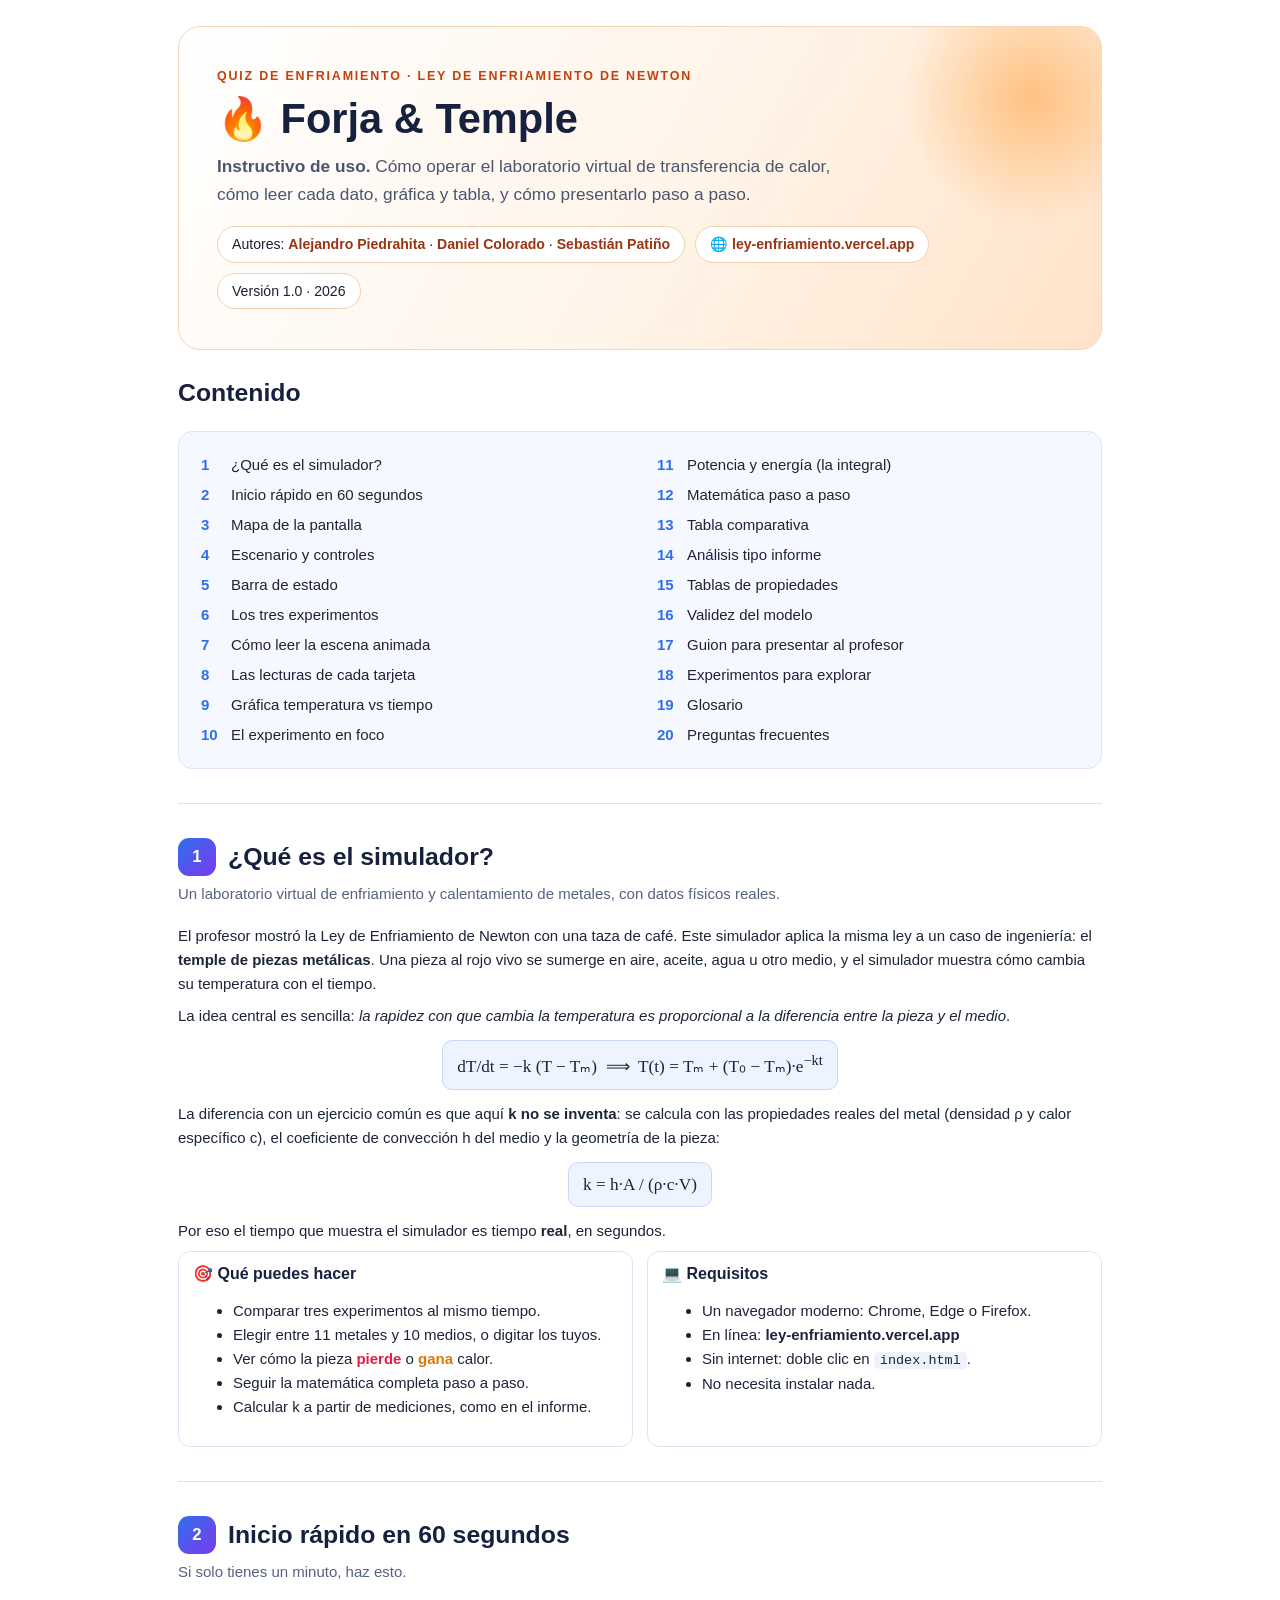
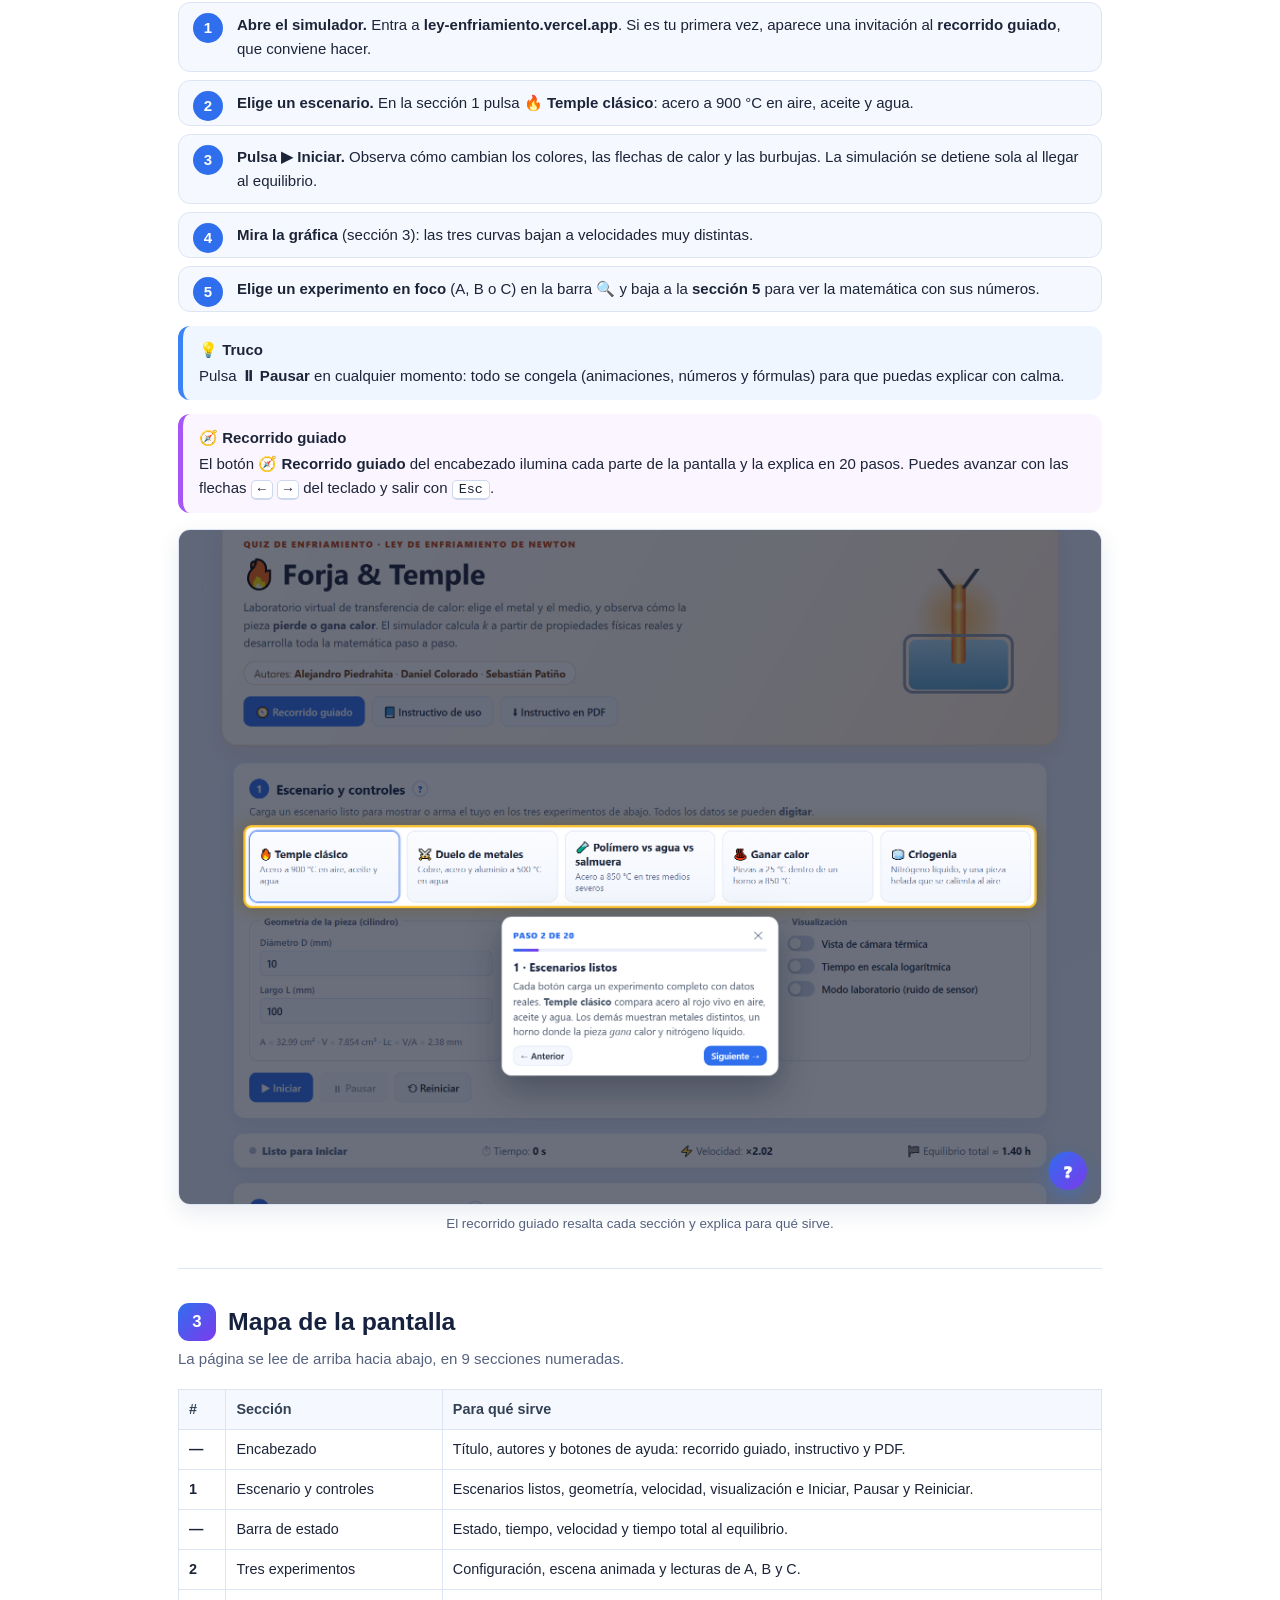
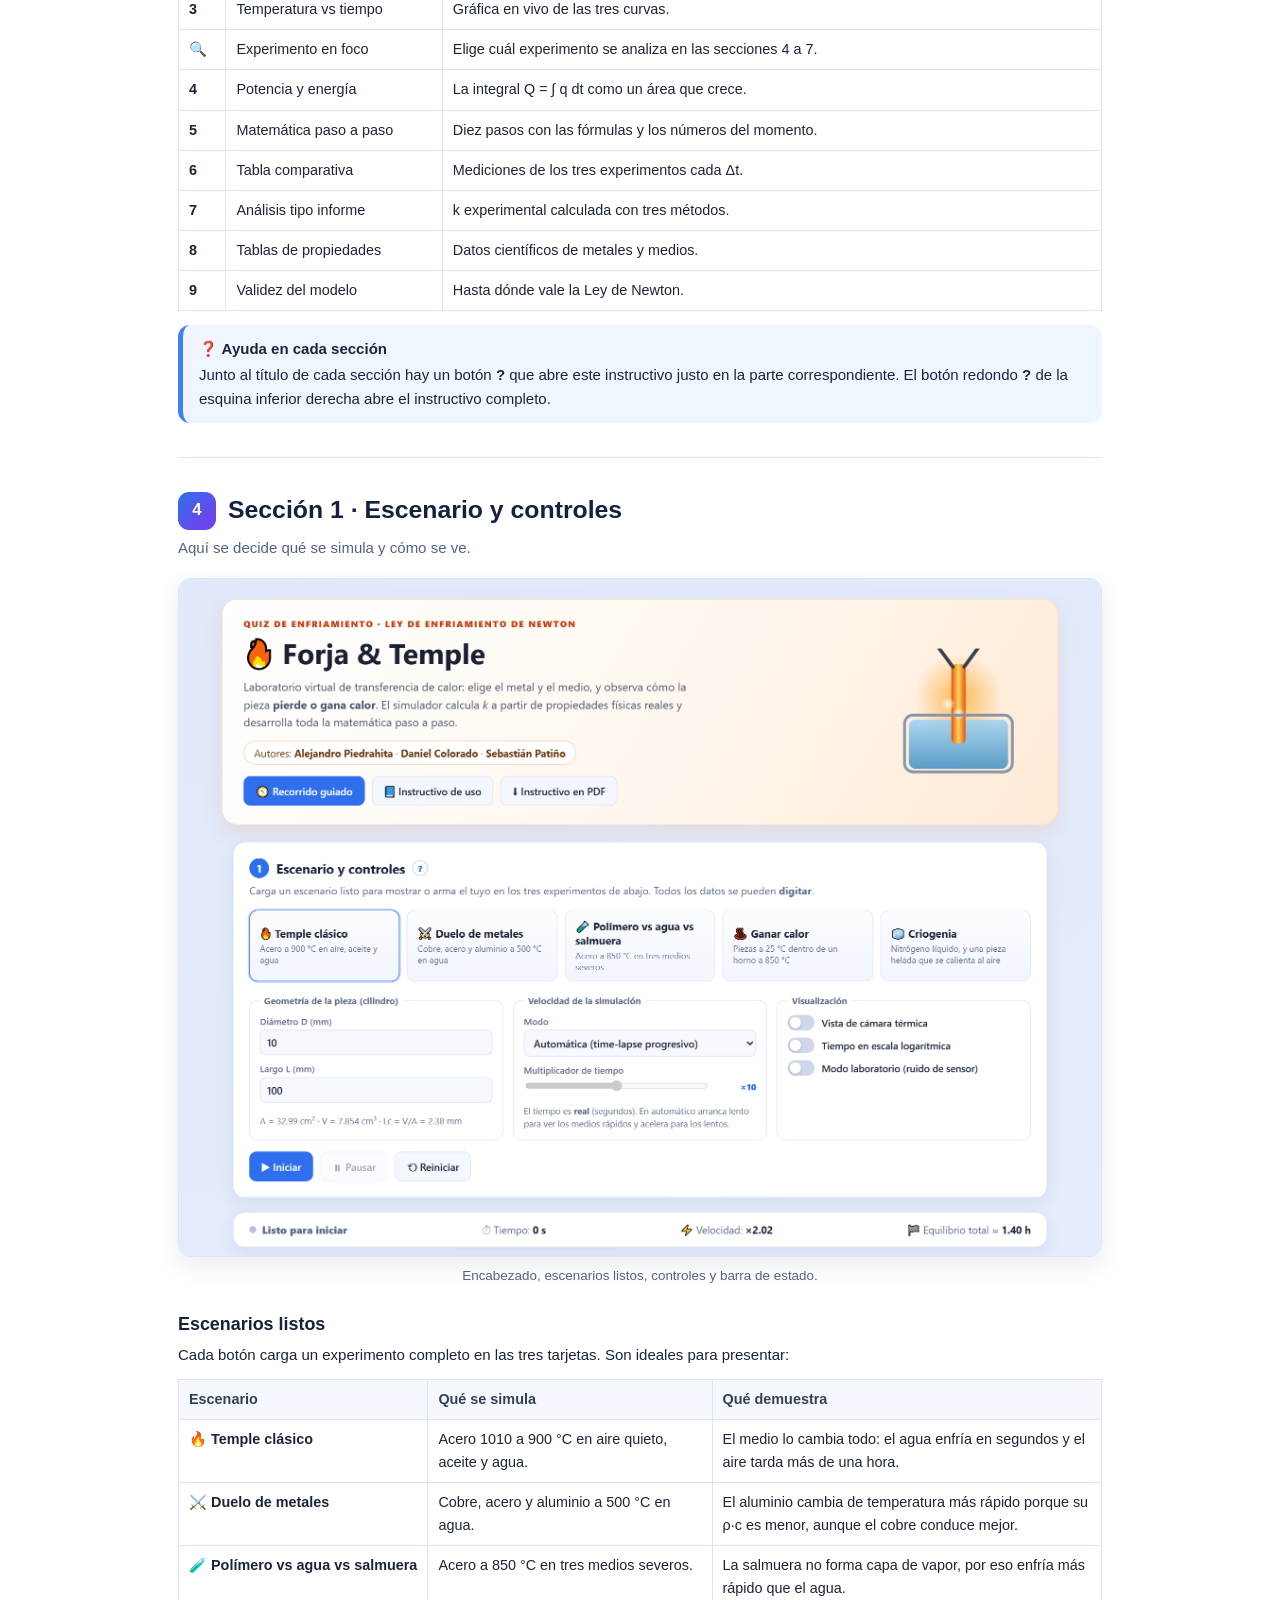
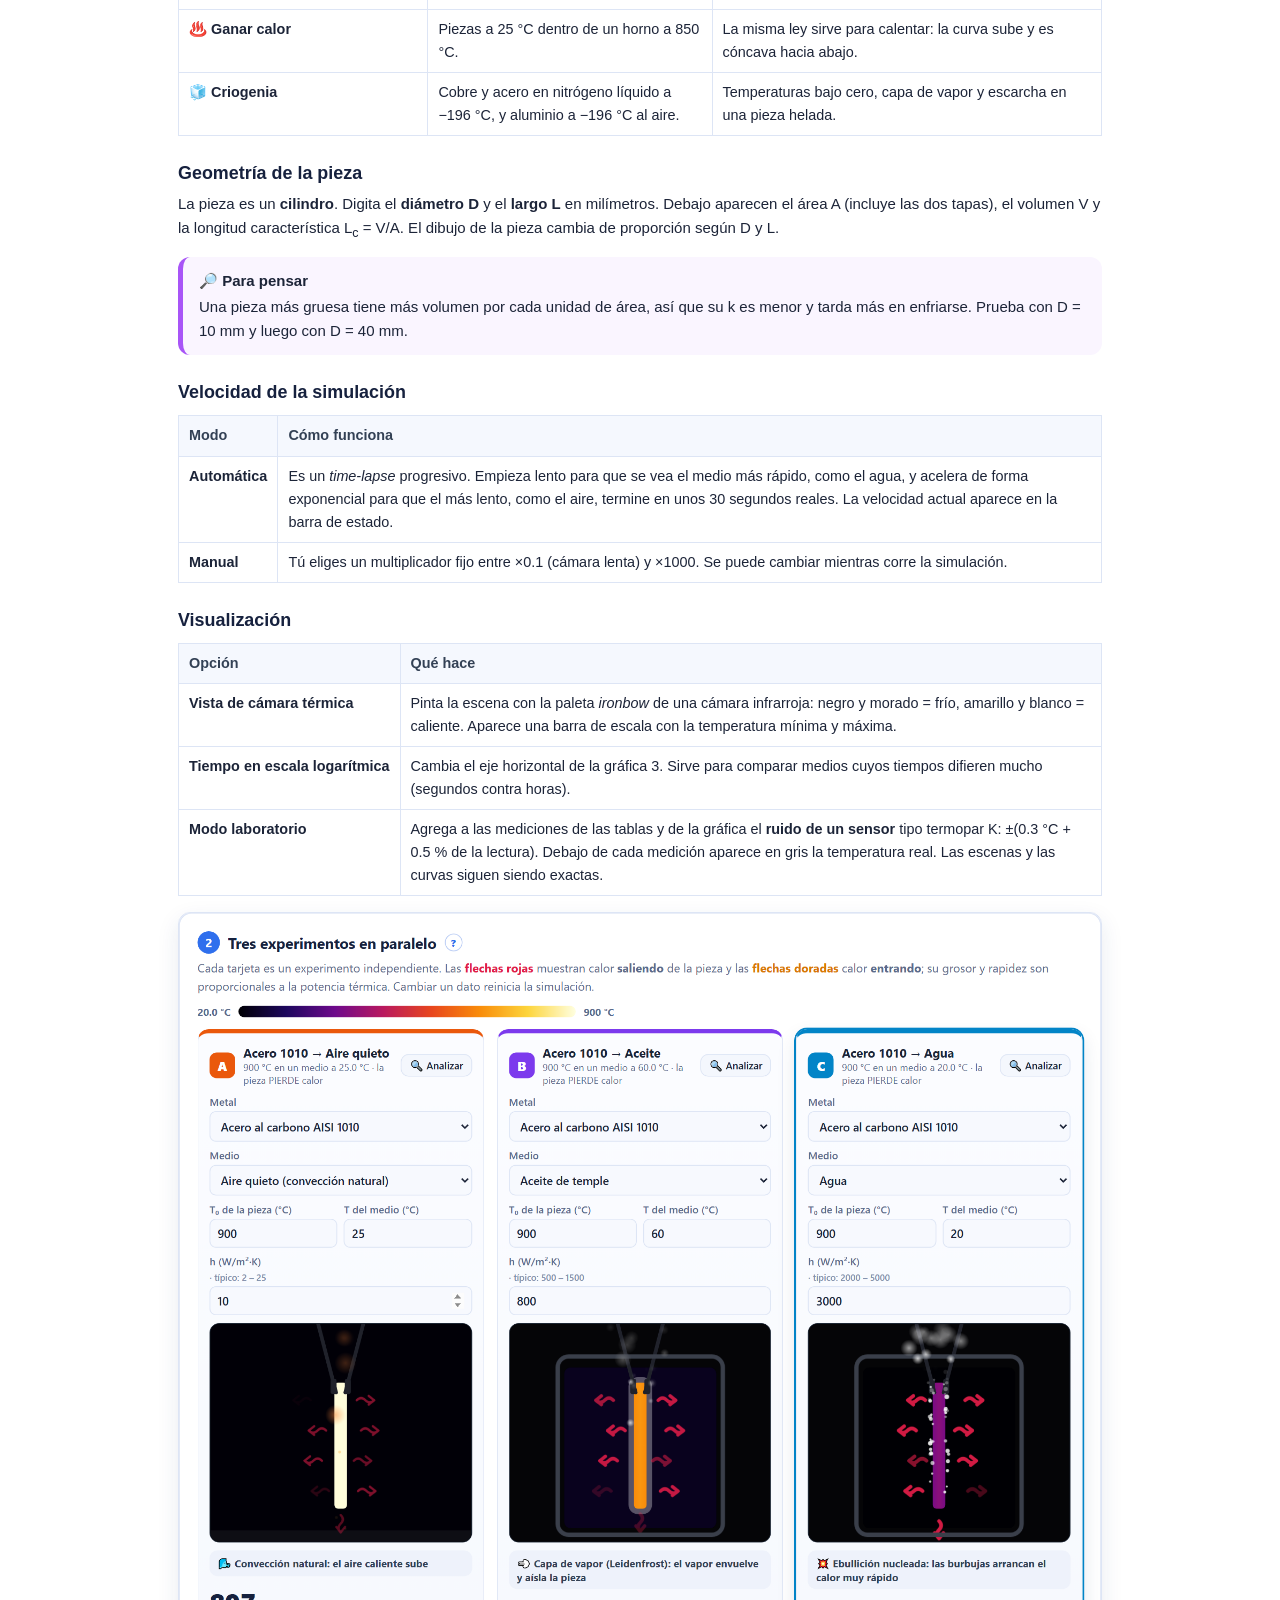
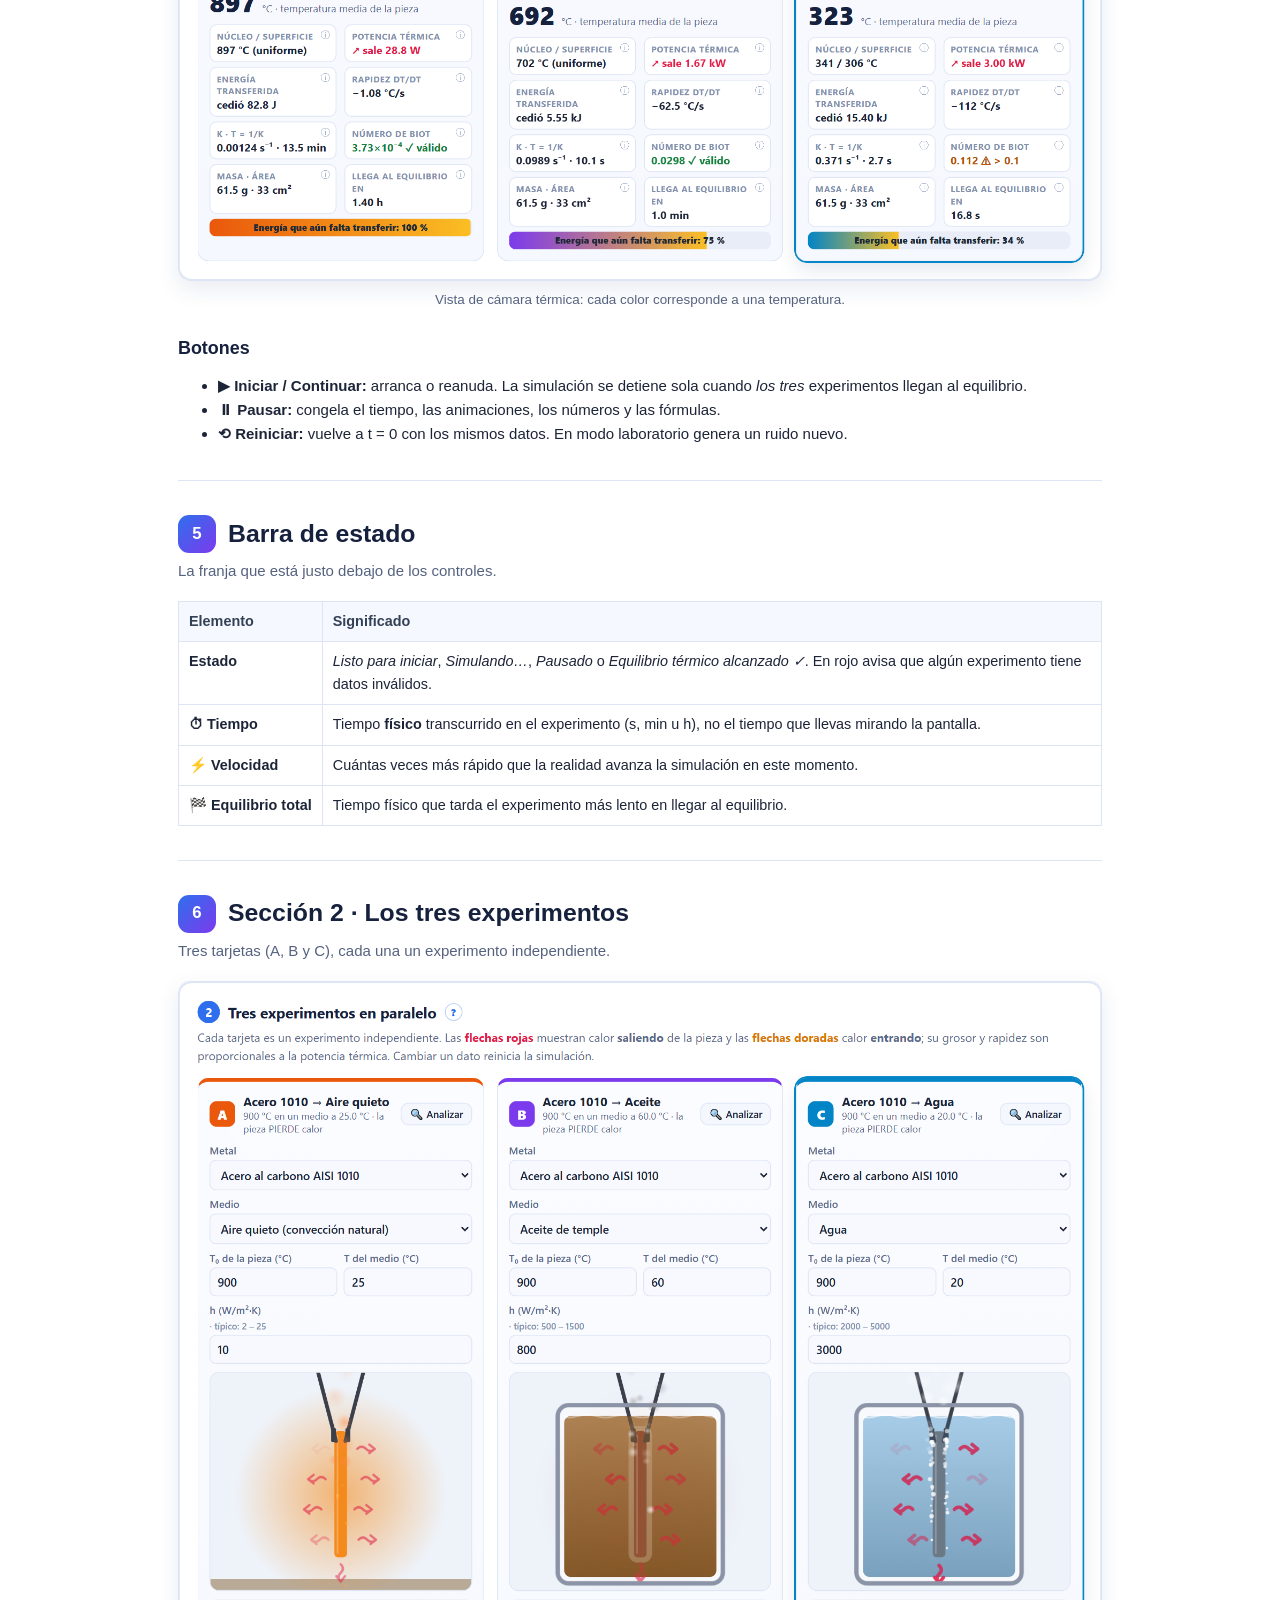
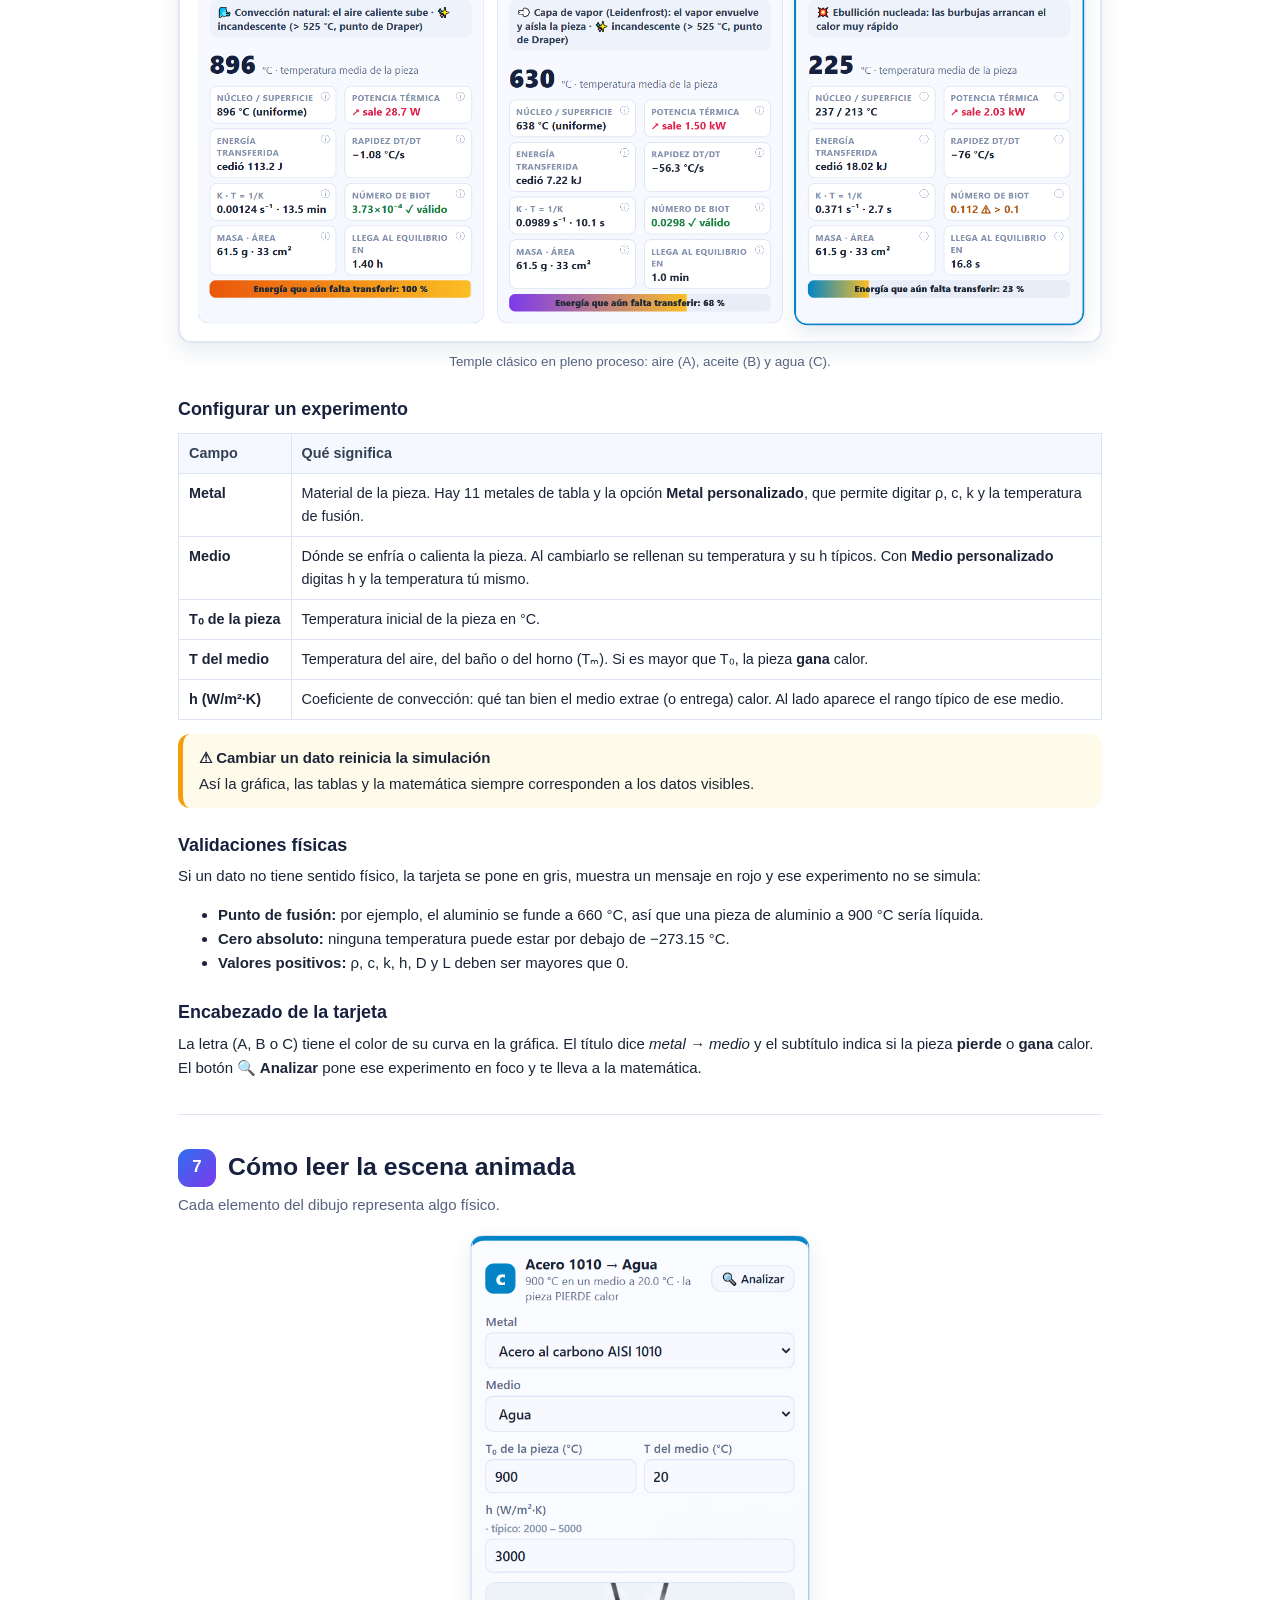
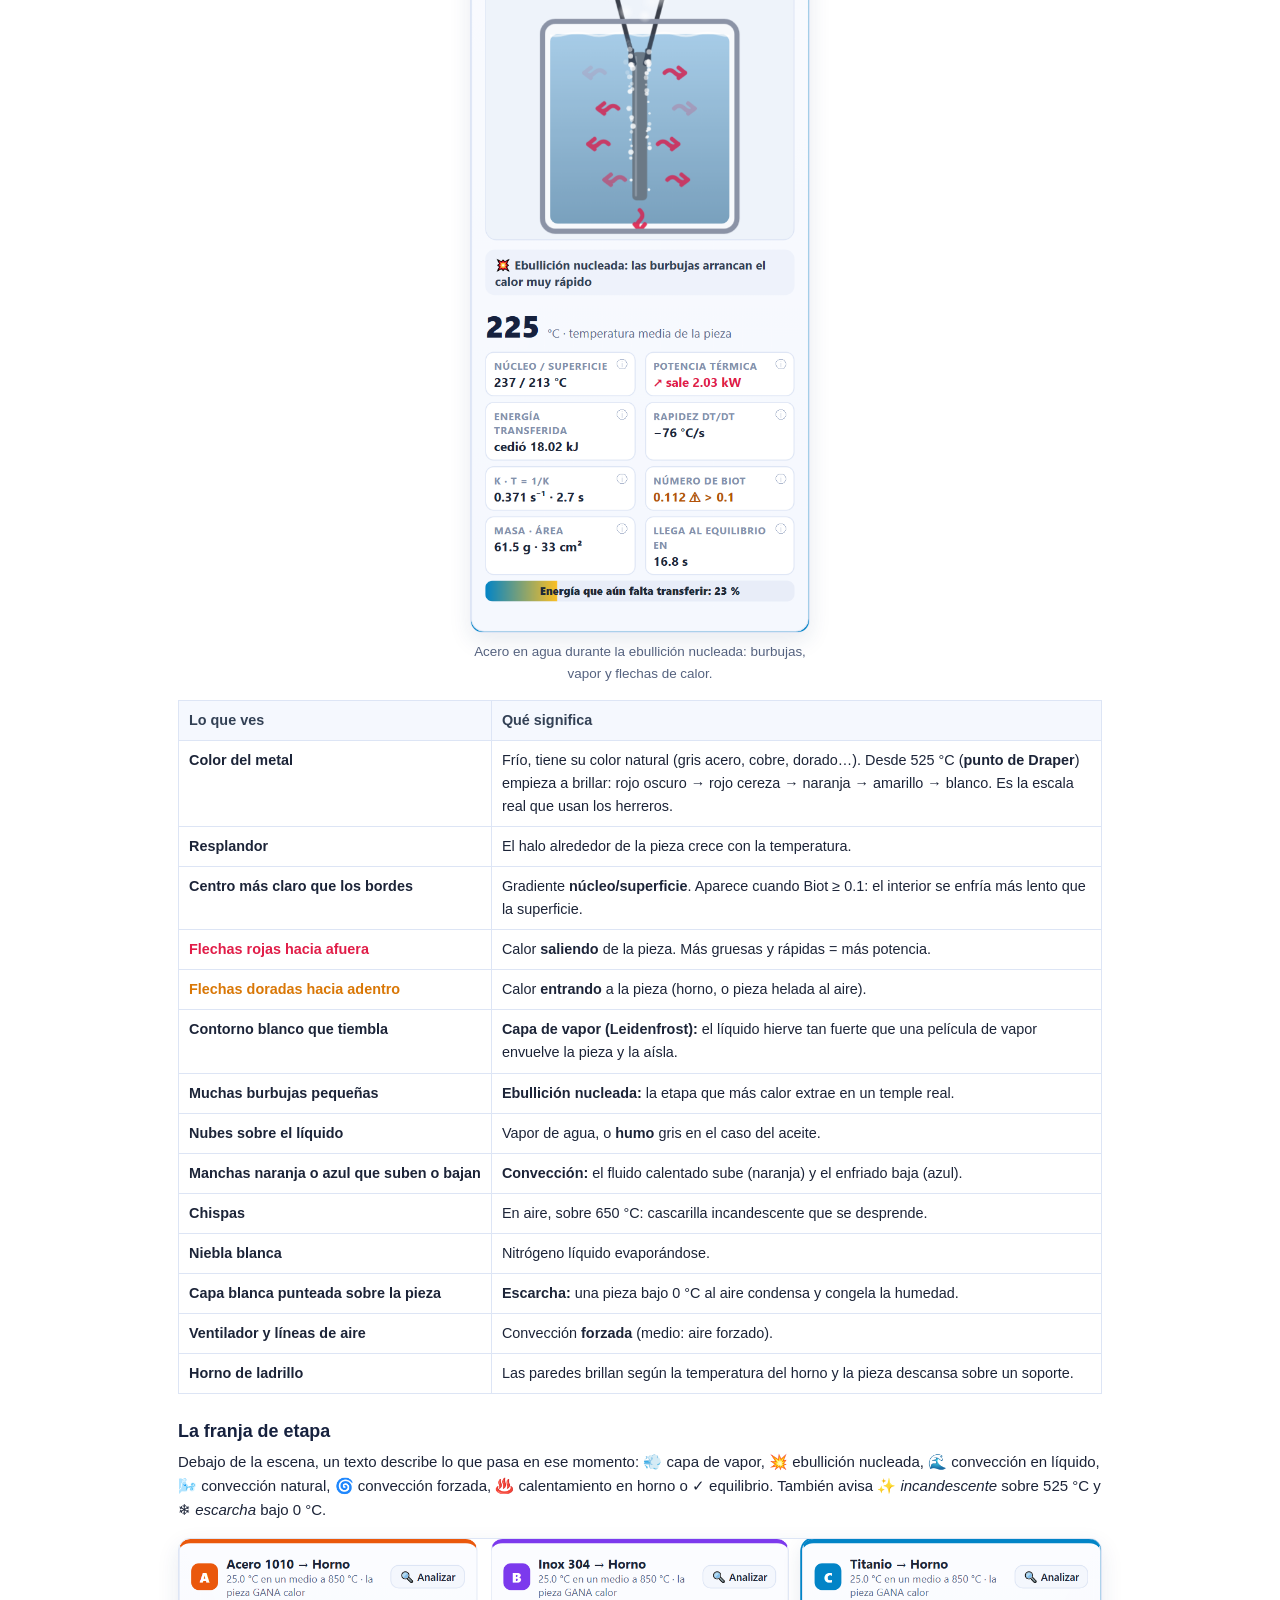
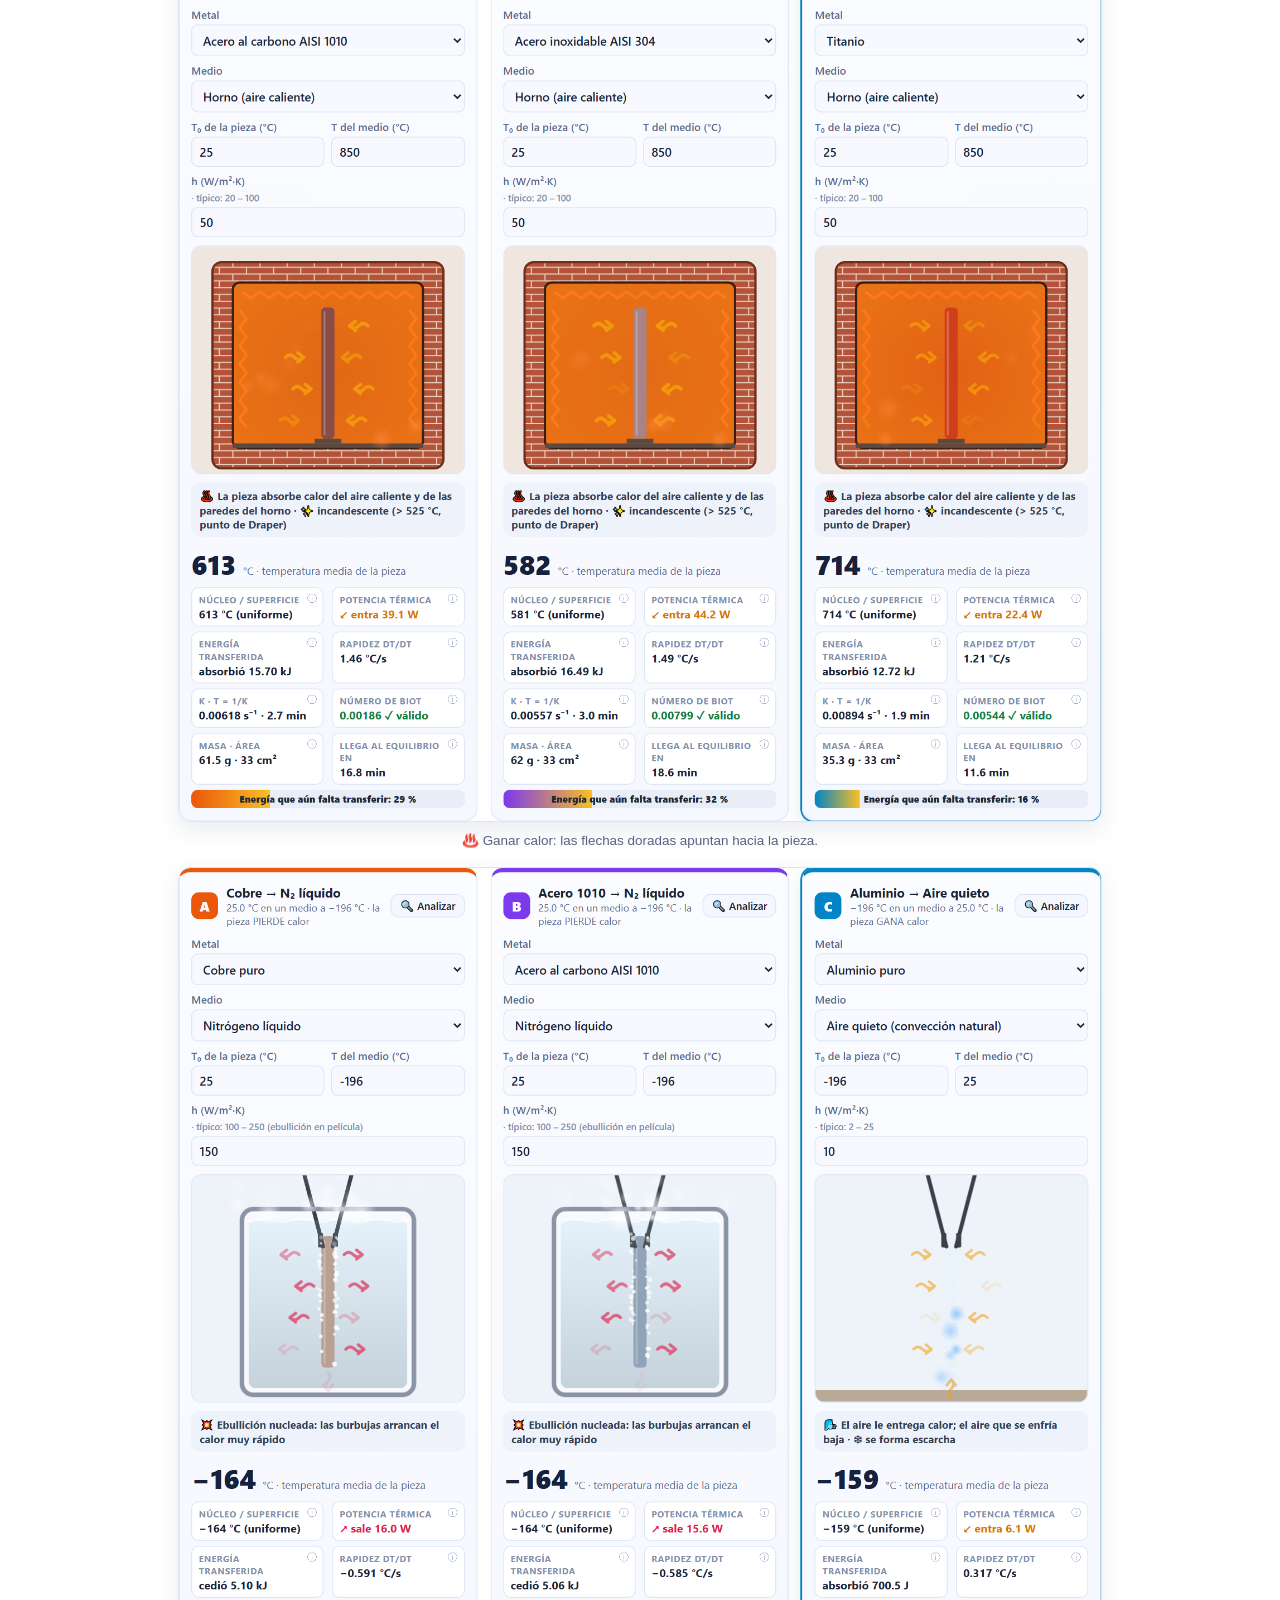
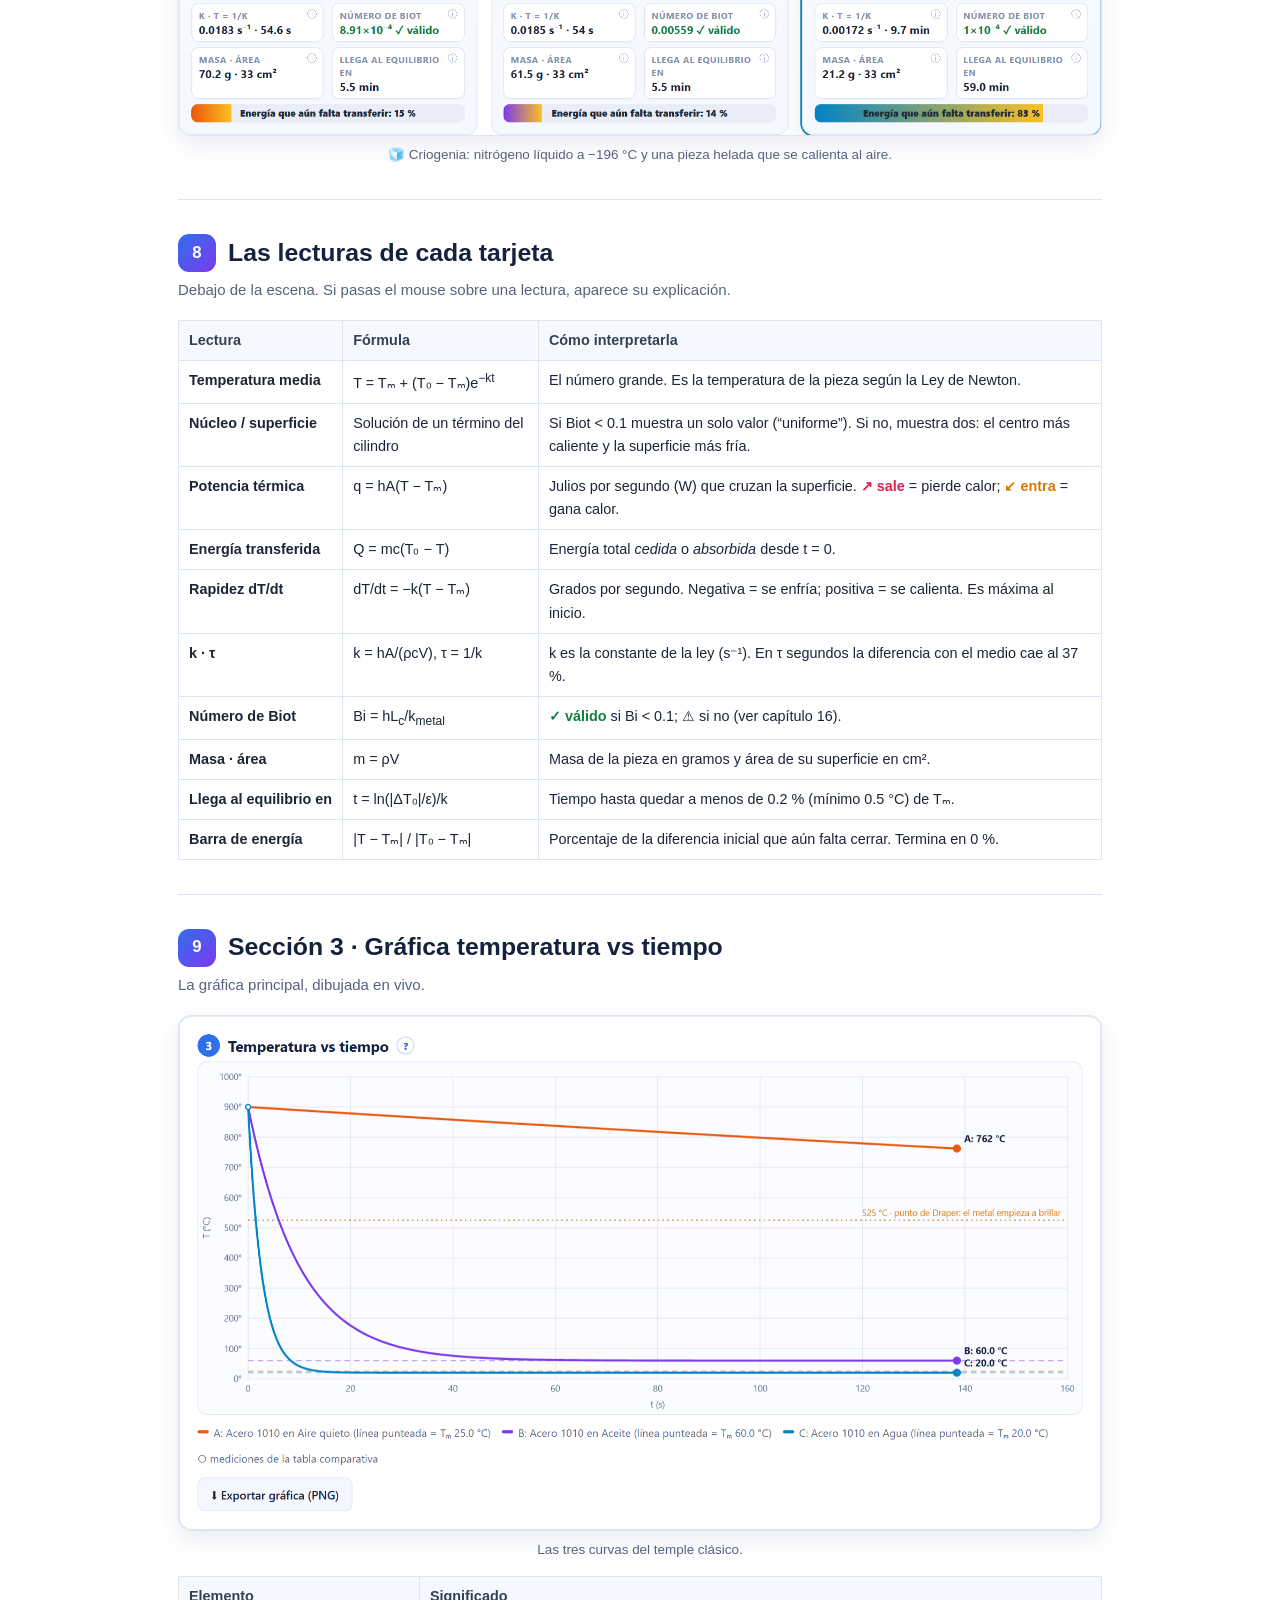
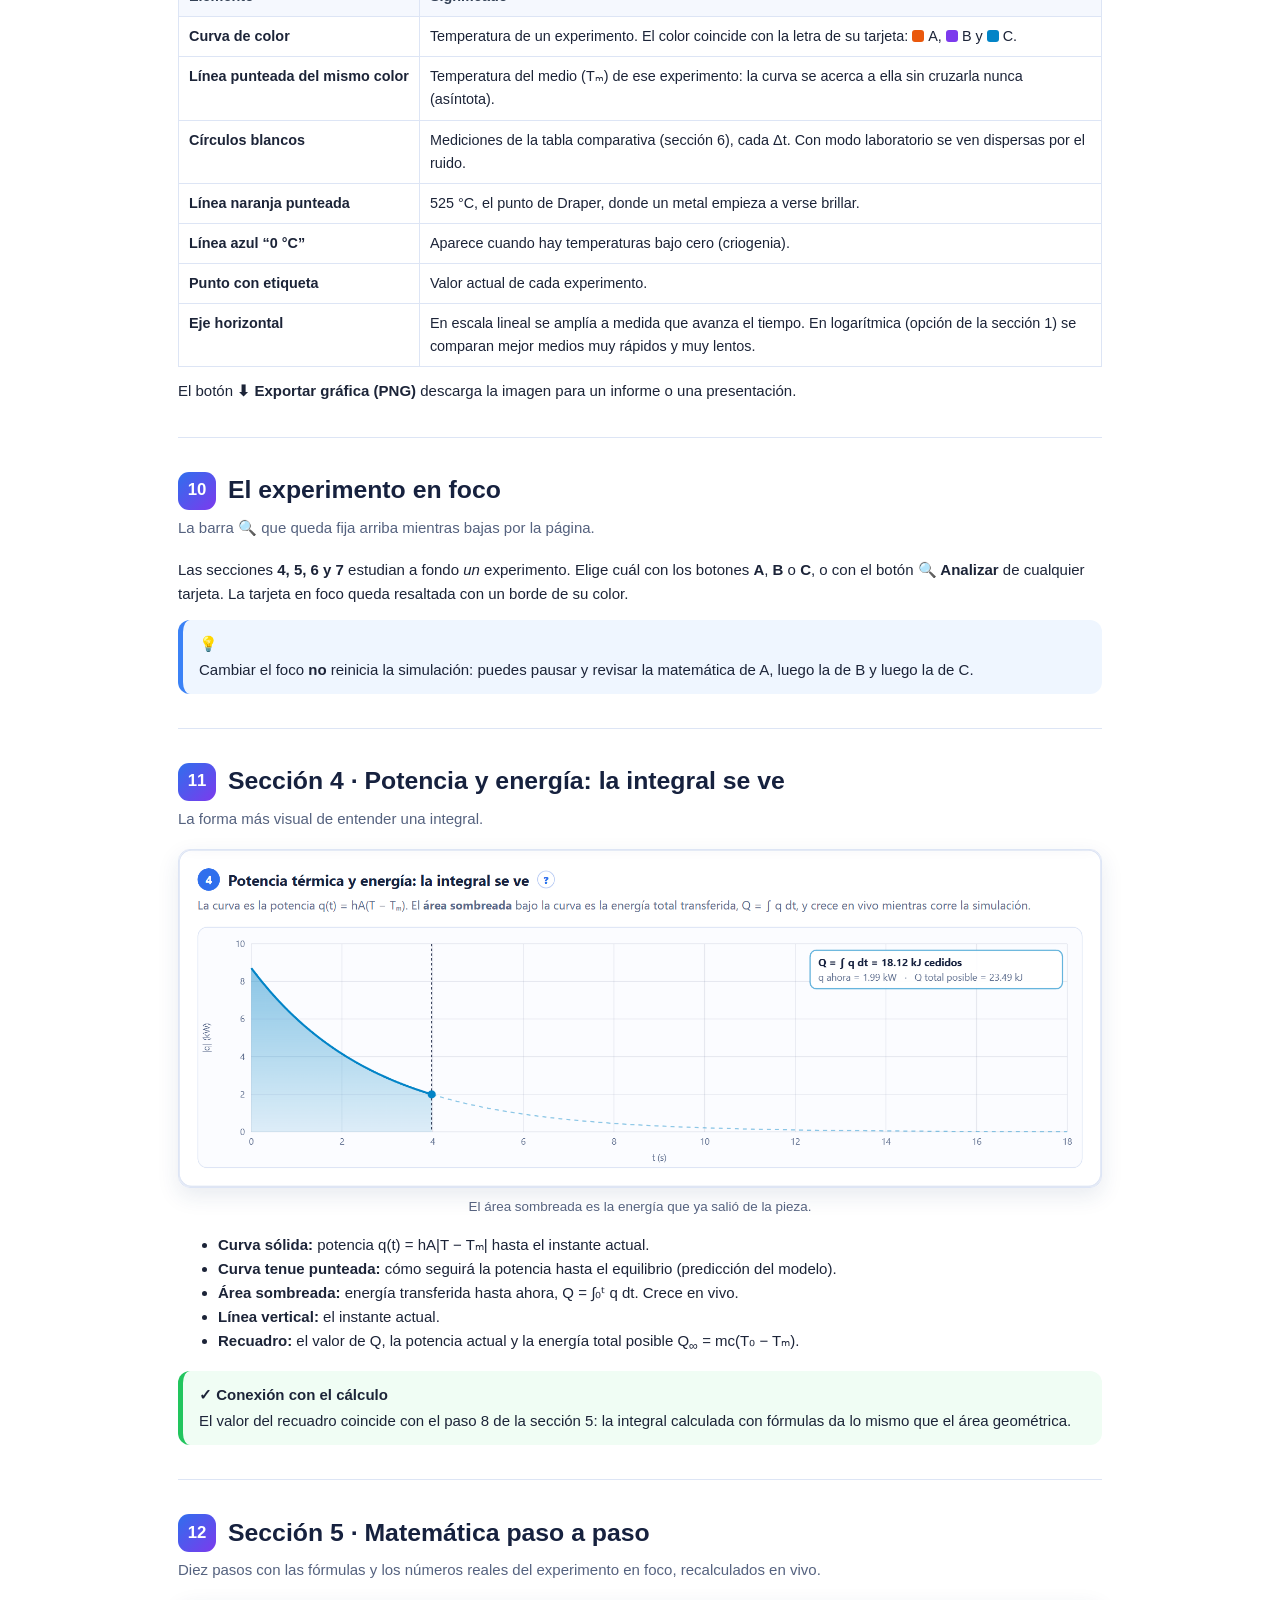
==== commit b122a6dd: "Ruido de sensor realista y explicación con un clic en matemática y tablas En modo laboratorio las me" ====
--- a/docs/instructivo.html
+++ b/docs/instructivo.html
@@ -255,7 +255,7 @@
       <tr><th>Opción</th><th>Qué hace</th></tr>
       <tr><td>Vista de cámara térmica</td><td class="wrap-ok">Pinta la escena con la paleta <em>ironbow</em> de una cámara infrarroja: negro y morado = frío, amarillo y blanco = caliente. Aparece una barra de escala con la temperatura mínima y máxima.</td></tr>
       <tr><td>Tiempo en escala logarítmica</td><td class="wrap-ok">Cambia el eje horizontal de la gráfica 3. Sirve para comparar medios cuyos tiempos difieren mucho (segundos contra horas).</td></tr>
-      <tr><td>Modo laboratorio</td><td class="wrap-ok">Agrega <strong>ruido de sensor</strong> a las mediciones de las tablas y de la gráfica, como en un experimento real. Las escenas y las curvas siguen siendo exactas.</td></tr>
+      <tr><td>Modo laboratorio</td><td class="wrap-ok">Agrega a las mediciones de las tablas y de la gráfica el <strong>ruido de un sensor</strong> tipo termopar K: ±(0.3 °C + 0.5 % de la lectura). Debajo de cada medición aparece en gris la temperatura real. Las escenas y las curvas siguen siendo exactas.</td></tr>
     </table>
     <figure><img src="img/08-termica.png" alt="Vista de cámara térmica"><figcaption>Vista de cámara térmica: cada color corresponde a una temperatura.</figcaption></figure>
 
@@ -415,6 +415,7 @@
       <tr><td>9 · Tiempo objetivo</td><td class="wrap-ok">Despeje de t* para llegar a una temperatura <strong>T*</strong> y la vida media t½ = ln 2 / k.</td></tr>
       <tr><td>10 · Validez</td><td class="wrap-ok">Número de Biot y, si hace falta, la raíz ζ₁ del cilindro con la estimación de núcleo y superficie.</td></tr>
     </table>
+    <div class="callout tip"><strong>👆 Clic para entender</strong>Haz clic en cualquier <strong>letra</strong> (T, k, h, ρ, Tₘ…), <strong>número</strong> o <strong>fórmula</strong> de esta sección. Se abre un recuadro que explica qué es y cuánto vale en el experimento en foco. Por ejemplo, al hacer clic en 7832 aparece “ρ — densidad… ρ = 7832 kg/m³ (Acero 1010)”.</div>
     <h3>Usar la temperatura objetivo T*</h3>
     <p>Arriba de los pasos está la casilla <strong>Temperatura objetivo T*</strong>. Digita una temperatura entre T₀ y Tₘ y pulsa <kbd>Enter</kbd>: el paso 9 calcula exactamente cuántos segundos tarda la pieza en llegar a ella.</p>
     <div class="callout idea"><strong>🔎 Comprueba</strong>Si eliges T* justo a la mitad entre T₀ y Tₘ, el tiempo t* es igual a la vida media t½.</div>
@@ -428,9 +429,11 @@
       <li><strong>Intervalo Δt (s):</strong> cada cuántos segundos se toma una medición. Por defecto es 1/20 del tiempo total; puedes digitar otro valor.</li>
       <li><strong>Columnas:</strong> número de medición, tiempo y temperatura de cada experimento, con su metal y su medio.</li>
       <li>Las filas aparecen a medida que avanza la simulación. Se muestran hasta 400; si hay más, aumenta Δt.</li>
-      <li>Con <strong>modo laboratorio</strong> los valores tienen ruido de sensor.</li>
+      <li>Con <strong>modo laboratorio</strong> los valores tienen ruido de sensor y debajo de cada uno aparece, en gris, la <strong>temperatura real</strong>.</li>
+      <li><strong>Haz clic en cualquier medición</strong> para ver el cálculo T(t) = Tₘ + (T₀ − Tₘ)e<sup>−kt</sup> con sus números y cuánto ruido tiene.</li>
       <li><strong>⬇ Exportar tabla (CSV)</strong> la abre en Excel con acentos correctos.</li>
     </ul>
+    <figure><img src="img/14-clic-medicion.png" alt="Explicación de una medición"><figcaption>Modo laboratorio: cada medición muestra en gris la temperatura real y, con un clic, cuánto es ruido del sensor.</figcaption></figure>
   </section>
 
   <!-- 14 -->
@@ -455,6 +458,16 @@
       <div class="card"><h4>📈 Gráfica de linealización</h4><p>Puntos = mediciones; línea de color = recta ajustada; línea gris = modelo teórico. Si la Ley de Newton se cumple, los puntos quedan sobre una recta.</p></div>
     </div>
     <div class="callout tip"><strong>💡 Recomendado</strong>Activa el <strong>modo laboratorio</strong> para ver cómo el ruido afecta a cada método. La regresión suele ser el más robusto.</div>
+    <div class="callout idea"><strong>👆 Todo se puede consultar con un clic</strong>
+      <ul style="margin:6px 0 0">
+        <li><strong>Una fila de la tabla:</strong> muestra sus cálculos paso a paso, con números (ΔT/Δt, T − Tₘ, la razón, ln|T − Tₘ| y la k de ese intervalo). En modo laboratorio separa la temperatura real del ruido.</li>
+        <li><strong>Un encabezado de columna:</strong> explica qué significa esa columna.</li>
+        <li><strong>Una letra de las fórmulas</strong> (n, Σ, Tᵢ, Δt, a, b, t̄…): explica el símbolo y su valor.</li>
+        <li><strong>Una fórmula completa:</strong> explica qué hace ese método.</li>
+        <li><strong>Un resultado</strong> (k₁, k₂, k₃, R², T₀ estimada, sesgo): explica cómo se obtuvo y cómo interpretarlo.</li>
+      </ul>
+    </div>
+    <figure><img src="img/13-clic-fila.png" alt="Explicación de una fila de la tabla de análisis"><figcaption>Al hacer clic en la fila 3 aparecen todos sus cálculos con números, y la separación entre temperatura real y ruido del sensor.</figcaption></figure>
   </section>
 
   <!-- 15 -->
@@ -554,6 +567,8 @@
   <!-- 20 -->
   <section class="chapter" id="faq">
     <h2><span class="n">20</span>Preguntas frecuentes</h2>
+    <h4>¿Por qué, en modo laboratorio, la temperatura medida sube y baja si la pieza se está enfriando?</h4>
+    <p>La temperatura <strong>real</strong> siempre baja de forma exponencial, y es el valor gris debajo de cada medición. Lo que sube y baja es la <strong>medición</strong>, porque el modo laboratorio le suma el ruido de un sensor real, de ±(0.3 °C + 0.5 % de la lectura). Al principio la pieza baja muchos grados en cada intervalo y el ruido no se nota. Cerca del equilibrio, en cambio, baja apenas unas décimas de grado, menos que el ruido, y por eso algunas mediciones parecen subir. Es exactamente lo que pasa con un termómetro de verdad. Haz clic en la medición para ver cuánto es la temperatura real y cuánto es ruido. Con el modo laboratorio apagado, los valores bajan siempre.</p>
     <h4>Una tarjeta está gris con un mensaje rojo.</h4>
     <p>Algún dato no es físicamente posible, por ejemplo una temperatura sobre el punto de fusión o bajo el cero absoluto. Lee el mensaje, corrige el dato y la tarjeta vuelve a funcionar.</p>
     <h4>El agua termina en un instante y no alcanzo a ver nada.</h4>
